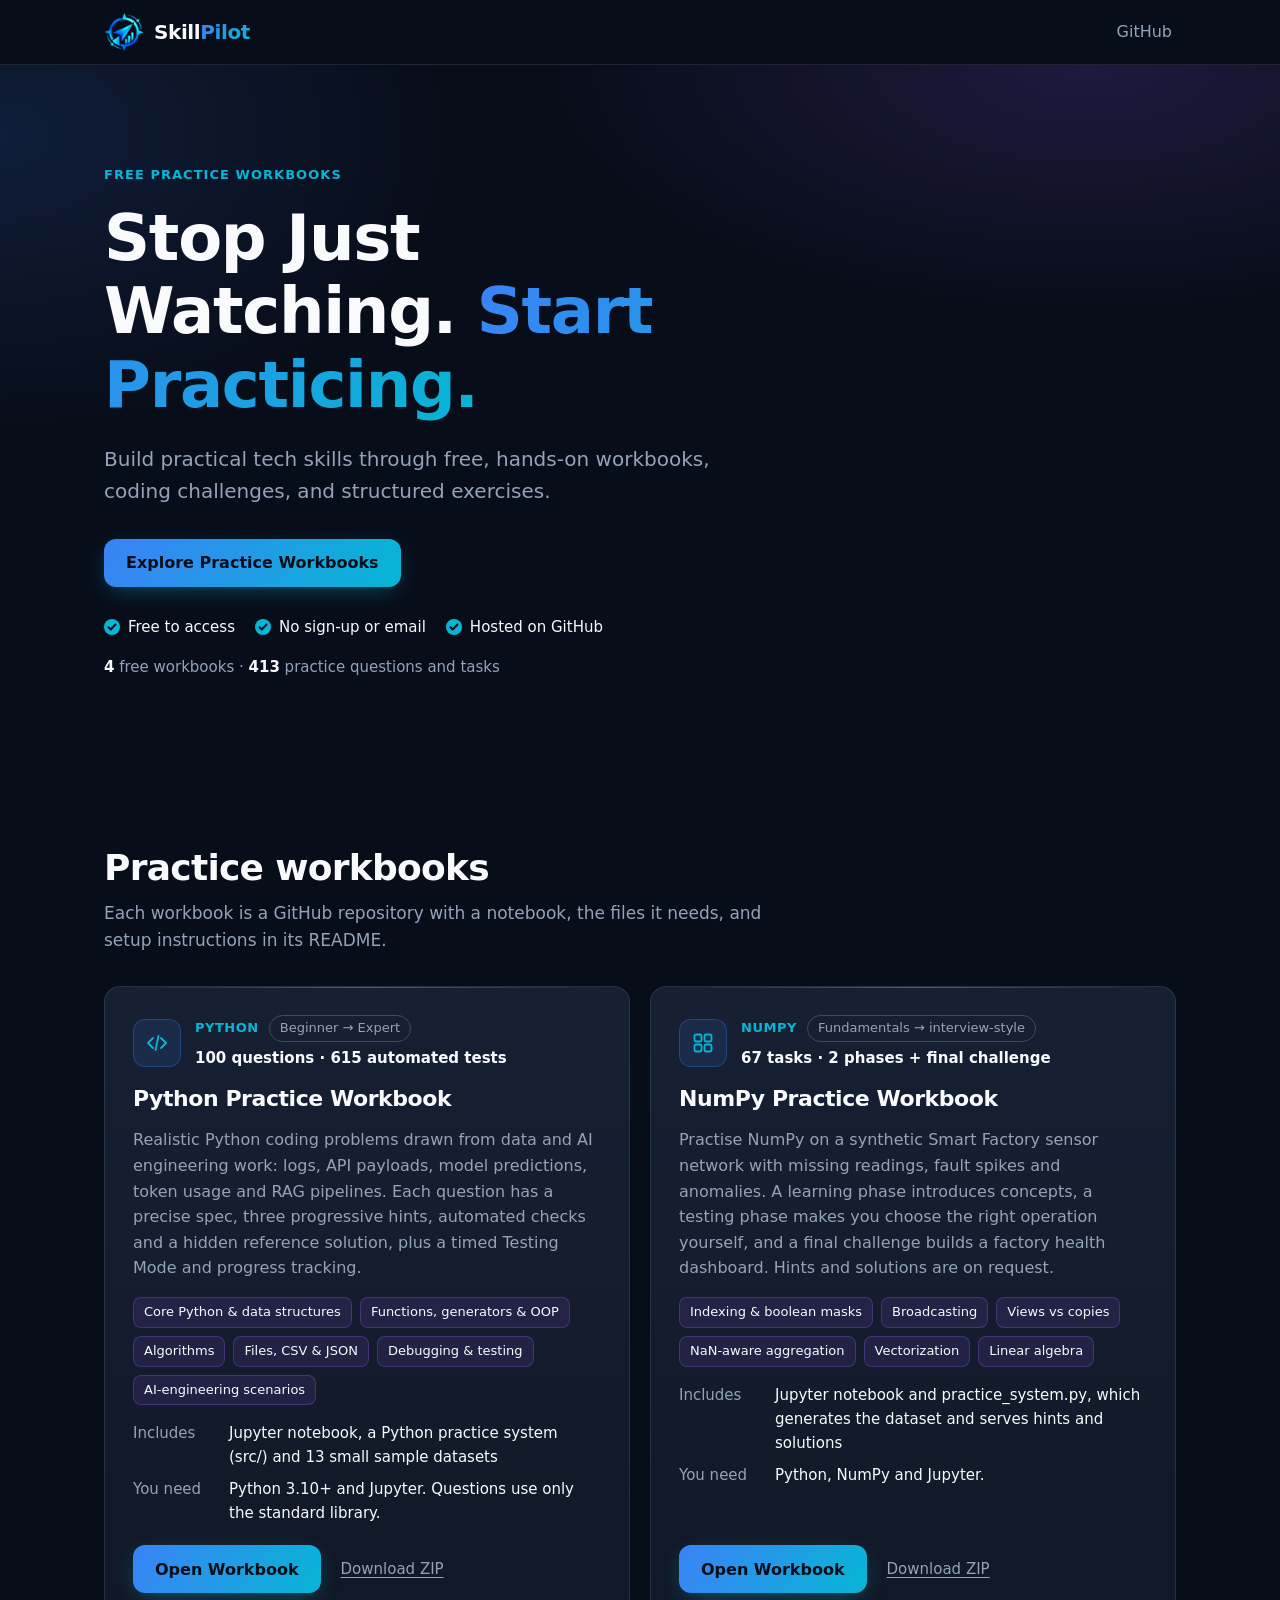
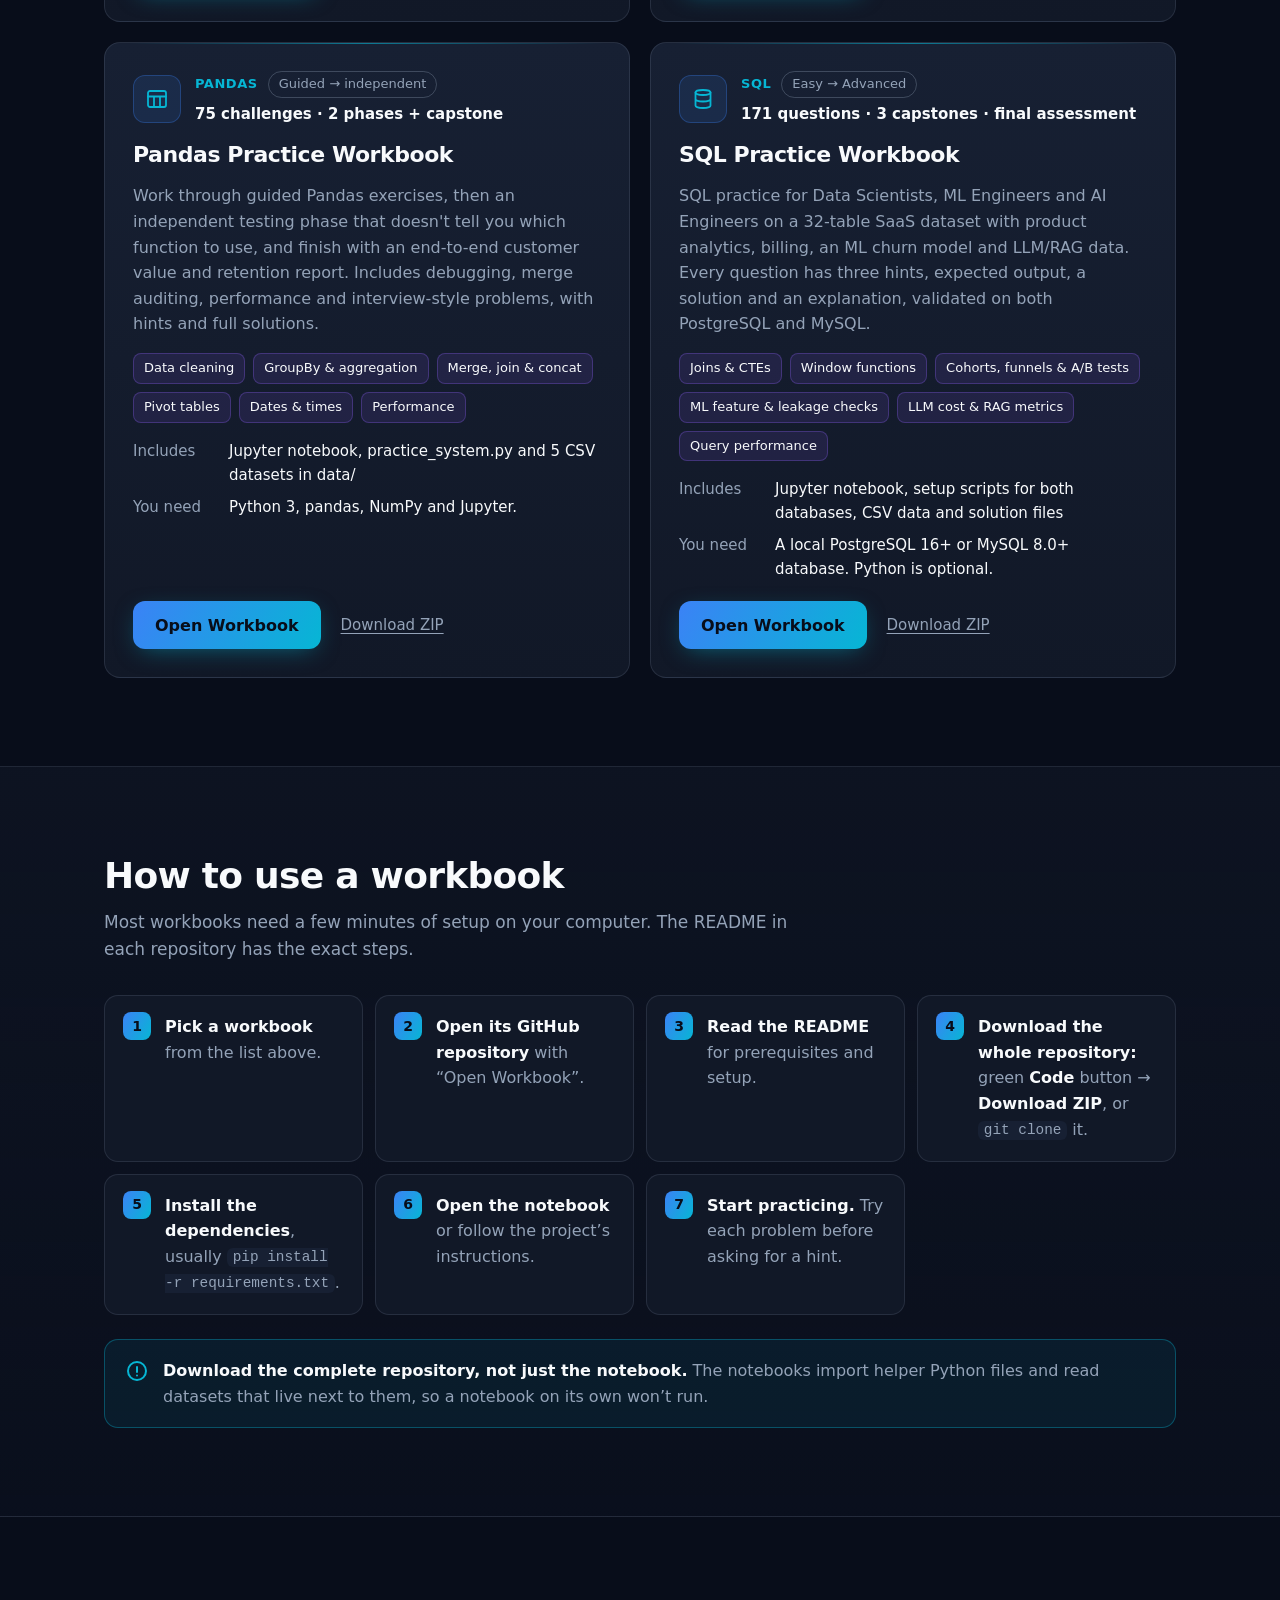
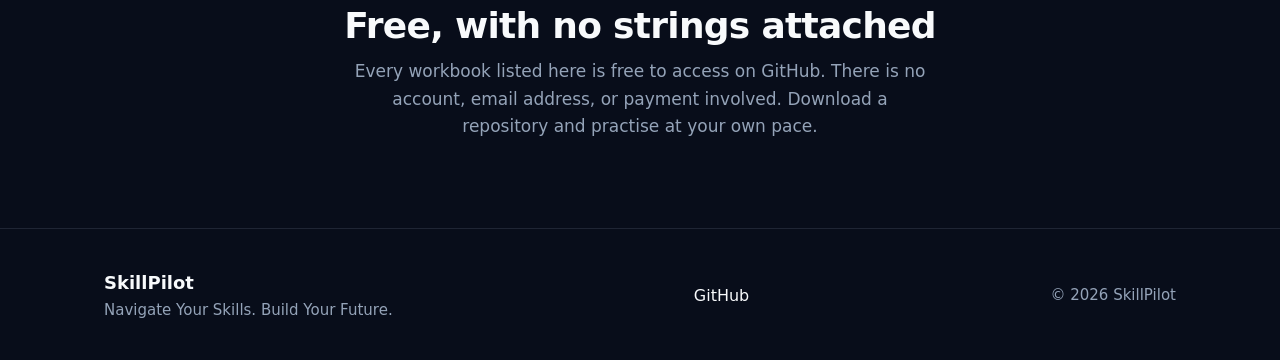
==== index.html @ a883a7b4 "Add SkillPilot logo: header mark, favicon and social preview image" ====
<!doctype html>
<html lang="en">
<head>
  <meta charset="utf-8">
  <meta name="viewport" content="width=device-width, initial-scale=1">
  <title>Free Practice Workbooks | SkillPilot</title>
  <meta name="description" content="Explore free Python, NumPy, Pandas and SQL practice workbooks from SkillPilot. Build practical skills through hands-on coding challenges.">
  <meta name="theme-color" content="#080D1A">
  <meta name="color-scheme" content="dark">
  <link rel="canonical" href="https://vikasthamke.github.io/skillpilot-resources/">
  <meta property="og:type" content="website">
  <meta property="og:site_name" content="SkillPilot">
  <meta property="og:title" content="Free Practice Workbooks | SkillPilot">
  <meta property="og:description" content="Free Python, NumPy, Pandas and SQL practice workbooks. Stop just watching. Start practicing.">
  <meta property="og:url" content="https://vikasthamke.github.io/skillpilot-resources/">
  <meta property="og:image" content="https://vikasthamke.github.io/skillpilot-resources/assets/images/og-image.png">
  <meta property="og:image:width" content="1200">
  <meta property="og:image:height" content="630">
  <meta property="og:image:alt" content="SkillPilot logo">
  <meta name="twitter:card" content="summary_large_image">
  <link rel="icon" type="image/png" href="assets/images/logo-mark-96.png">
  <link rel="apple-touch-icon" href="assets/images/apple-touch-icon.png">
  <link rel="stylesheet" href="assets/css/styles.css">
  <script src="assets/js/main.js" defer></script>
</head>
<body>
  <a class="skip-link" href="#workbooks">Skip to workbooks</a>

  <header class="site-header">
    <div class="container header-inner">
      <a class="brand" href="./" aria-label="SkillPilot home">
        <img class="brand-mark" src="assets/images/logo-mark-96.png" width="40" height="40" alt="">
        <span>Skill<span class="grad">Pilot</span></span>
      </a>
      <a class="header-link" href="https://github.com/vikasthamke" target="_blank" rel="noopener noreferrer" data-github-link>GitHub</a>
    </div>
  </header>

  <main>
    <section class="hero" aria-labelledby="hero-title">
      <div class="container">
        <p class="eyebrow">Free practice workbooks</p>
        <h1 id="hero-title">Stop Just Watching. <span class="grad">Start Practicing.</span></h1>
        <p class="lede">Build practical tech skills through free, hands-on workbooks, coding challenges, and structured exercises.</p>
        <div class="hero-actions">
          <a class="btn btn-primary" href="#workbooks">Explore Practice Workbooks</a>
          <a class="btn btn-ghost" href="#" target="_blank" rel="noopener noreferrer" data-youtube-link hidden>Explore SkillPilot on YouTube</a>
        </div>
        <ul class="free-points" aria-label="Access">
          <li>Free to access</li>
          <li>No sign-up or email</li>
          <li>Hosted on GitHub</li>
        </ul>
        <p class="hero-stats" data-stats aria-live="polite"></p>
      </div>
    </section>

    <section id="workbooks" class="section" aria-labelledby="workbooks-title" tabindex="-1">
      <div class="container">
        <div class="section-head">
          <h2 id="workbooks-title">Practice workbooks</h2>
          <p>Each workbook is a GitHub repository with a notebook, the files it needs, and setup instructions in its README.</p>
        </div>

        <div class="controls" data-controls hidden>
          <label class="search">
            <span class="visually-hidden">Search workbooks</span>
            <svg viewBox="0 0 24 24" aria-hidden="true"><circle cx="11" cy="11" r="7"/><path d="m20 20-3.5-3.5"/></svg>
            <input type="search" placeholder="Search by topic or skill" autocomplete="off" data-search>
          </label>
          <div class="chips" role="group" aria-label="Filter by subject" data-chips></div>
        </div>

        <div data-directory>
          <p class="loading">Loading workbooks…</p>
        </div>
        <p class="empty" data-empty role="status" hidden>No workbooks match that search. Try a broader term like “data” or clear the filter.</p>

        <noscript>
          <p class="notice">The workbook list needs JavaScript. You can browse every workbook directly on
            <a href="https://github.com/vikasthamke?tab=repositories">GitHub</a>.</p>
        </noscript>
      </div>
    </section>

    <section class="section section-alt" aria-labelledby="howto-title">
      <div class="container">
        <div class="section-head">
          <h2 id="howto-title">How to use a workbook</h2>
          <p>Most workbooks need a few minutes of setup on your computer. The README in each repository has the exact steps.</p>
        </div>
        <ol class="steps">
          <li><strong>Pick a workbook</strong> from the list above.</li>
          <li><strong>Open its GitHub repository</strong> with “Open Workbook”.</li>
          <li><strong>Read the README</strong> for prerequisites and setup.</li>
          <li><strong>Download the whole repository:</strong> green <em>Code</em> button → <em>Download ZIP</em>, or <code>git clone</code> it.</li>
          <li><strong>Install the dependencies</strong>, usually <code>pip install -r requirements.txt</code>.</li>
          <li><strong>Open the notebook</strong> or follow the project’s instructions.</li>
          <li><strong>Start practicing.</strong> Try each problem before asking for a hint.</li>
        </ol>
        <div class="callout">
          <svg viewBox="0 0 24 24" aria-hidden="true"><circle cx="12" cy="12" r="9"/><path d="M12 8v5M12 16.5v.01"/></svg>
          <p><strong>Download the complete repository, not just the notebook.</strong> The notebooks import helper Python files and read datasets that live next to them, so a notebook on its own won’t run.</p>
        </div>
      </div>
    </section>

    <section class="section" aria-labelledby="free-title">
      <div class="container narrow center">
        <h2 id="free-title">Free, with no strings attached</h2>
        <p>Every workbook listed here is free to access on GitHub. There is no account, email address, or payment involved. Download a repository and practise at your own pace.</p>
      </div>
    </section>

    <section class="section section-alt" aria-labelledby="yt-title" data-youtube-section hidden>
      <div class="container yt">
        <div>
          <h2 id="yt-title">Learn how to practise, not just what to practise</h2>
          <p>SkillPilot on YouTube covers learning guidance, practice strategies, tutorials and project resources that go with these workbooks.</p>
        </div>
        <a class="btn btn-primary" href="#" target="_blank" rel="noopener noreferrer" data-youtube-link>Explore SkillPilot on YouTube</a>
      </div>
    </section>
  </main>

  <footer class="site-footer">
    <div class="container footer-inner">
      <div>
        <p class="footer-brand">SkillPilot</p>
        <p class="tagline">Navigate Your Skills. Build Your Future.</p>
      </div>
      <nav aria-label="SkillPilot elsewhere">
        <ul class="footer-links">
          <li><a href="https://github.com/vikasthamke" target="_blank" rel="noopener noreferrer" data-github-link>GitHub</a></li>
          <li data-youtube-item hidden><a href="#" target="_blank" rel="noopener noreferrer" data-youtube-link>YouTube</a></li>
        </ul>
      </nav>
      <p class="copyright">© <span data-year>2026</span> SkillPilot</p>
    </div>
  </footer>
</body>
</html>
---- assets/css/styles.css ----
:root {
  --navy: #080D1A;
  --slate: #111827;
  --slate-2: #172033;
  --blue: #3B82F6;
  --cyan: #06B6D4;
  --violet: #8B5CF6;
  --text: #F8FAFC;
  --muted: #94A3B8;
  --border: rgba(148, 163, 184, 0.16);
  --border-strong: rgba(148, 163, 184, 0.32);
  --grad: linear-gradient(120deg, var(--blue), var(--cyan));
  --radius: 16px;
  --font: system-ui, -apple-system, "Segoe UI", Roboto, "Helvetica Neue", Arial, sans-serif;
  --mono: ui-monospace, SFMono-Regular, Menlo, Consolas, monospace;
  color-scheme: dark;
}

*, *::before, *::after { box-sizing: border-box; }
[hidden] { display: none !important; }

html { scroll-behavior: smooth; -webkit-text-size-adjust: 100%; }
body {
  margin: 0;
  background: var(--navy);
  color: var(--text);
  font: 400 1rem/1.6 var(--font);
  -webkit-font-smoothing: antialiased;
  overflow-x: hidden;
}
h1, h2, h3 { line-height: 1.15; margin: 0; letter-spacing: -0.02em; }
p { margin: 0; }
a { color: var(--cyan); }
code { font-family: var(--mono); font-size: 0.9em; background: var(--slate-2); padding: 0.1em 0.4em; border-radius: 6px; }
svg { flex-shrink: 0; }

:focus-visible { outline: 3px solid var(--cyan); outline-offset: 3px; border-radius: 8px; }

.container { width: 100%; max-width: 1120px; margin: 0 auto; padding: 0 16px; }
@media (min-width: 640px) { .container { padding: 0 24px; } }
.narrow { max-width: 720px; }
.center { text-align: center; }

.visually-hidden {
  position: absolute; width: 1px; height: 1px; padding: 0; margin: -1px;
  overflow: hidden; clip: rect(0 0 0 0); white-space: nowrap; border: 0;
}
.skip-link {
  position: absolute; left: 16px; top: -48px; z-index: 10;
  background: var(--text); color: var(--navy); padding: 10px 16px; border-radius: 8px; font-weight: 600;
}
.skip-link:focus { top: 12px; }

/* Header */
.site-header { border-bottom: 1px solid var(--border); }
.header-inner { display: flex; align-items: center; justify-content: space-between; height: 64px; }
.brand { display: inline-flex; align-items: center; gap: 10px; color: var(--text); text-decoration: none; font-weight: 800; font-size: 1.25rem; letter-spacing: -0.02em; }
.brand-mark { width: 40px; height: 40px; }
.header-link { color: var(--muted); text-decoration: none; font-weight: 500; padding: 10px 4px; }
.header-link:hover { color: var(--text); }

/* Hero */
.hero {
  padding: 56px 0 48px;
  background:
    radial-gradient(60% 50% at 85% 0%, rgba(139, 92, 246, 0.16), transparent 70%),
    radial-gradient(50% 60% at 0% 10%, rgba(59, 130, 246, 0.14), transparent 70%);
}
@media (min-width: 768px) { .hero { padding: 96px 0 80px; } }
.eyebrow {
  display: inline-block; color: var(--cyan); font-size: 0.8125rem; font-weight: 600;
  letter-spacing: 0.08em; text-transform: uppercase; margin-bottom: 16px;
}
.hero h1 { font-size: clamp(2.25rem, 8vw, 4rem); font-weight: 800; max-width: 14ch; }
.grad { background: var(--grad); -webkit-background-clip: text; background-clip: text; color: transparent; }
.lede { color: var(--muted); font-size: clamp(1.0625rem, 2.6vw, 1.25rem); max-width: 40rem; margin-top: 20px; }
.hero-actions { display: flex; flex-wrap: wrap; gap: 12px; margin-top: 32px; }
.free-points { list-style: none; padding: 0; margin: 28px 0 0; display: flex; flex-wrap: wrap; gap: 8px 20px; color: var(--text); font-size: 0.9375rem; }
.free-points li { display: inline-flex; align-items: center; gap: 8px; }
.free-points li::before {
  content: ""; width: 16px; height: 16px; border-radius: 50%;
  background: var(--cyan) url("data:image/svg+xml,%3Csvg xmlns='http://www.w3.org/2000/svg' viewBox='0 0 16 16'%3E%3Cpath d='m4.5 8.2 2.3 2.3 4.7-5' fill='none' stroke='%23080D1A' stroke-width='2' stroke-linecap='round' stroke-linejoin='round'/%3E%3C/svg%3E") center/16px no-repeat;
}
.hero-stats { color: var(--muted); font-size: 0.9375rem; margin-top: 16px; min-height: 1.6em; }
.hero-stats strong { color: var(--text); }

/* Buttons */
.btn {
  display: inline-flex; align-items: center; justify-content: center; gap: 8px;
  min-height: 48px; padding: 12px 22px; border-radius: 12px;
  font: 600 1rem/1.2 var(--font); text-decoration: none; text-align: center;
  transition: transform 0.15s ease, box-shadow 0.15s ease, background-color 0.15s ease, border-color 0.15s ease;
}
.btn-primary { background: var(--grad); color: var(--navy); box-shadow: 0 6px 24px -8px rgba(6, 182, 212, 0.55); }
.btn-primary:hover { transform: translateY(-1px); box-shadow: 0 10px 28px -8px rgba(6, 182, 212, 0.7); }
.btn-ghost { color: var(--text); border: 1px solid var(--border-strong); background: rgba(17, 24, 39, 0.6); }
.btn-ghost:hover { border-color: var(--cyan); }
@media (max-width: 479px) { .hero-actions .btn { width: 100%; } }

/* Sections */
.section { padding: 64px 0; }
@media (min-width: 768px) { .section { padding: 88px 0; } }
.section:focus { outline: none; }
.section-alt { background: linear-gradient(180deg, rgba(17, 24, 39, 0.55), rgba(17, 24, 39, 0.2)); border-top: 1px solid var(--border); border-bottom: 1px solid var(--border); }
.section-head { margin-bottom: 32px; max-width: 44rem; }
.section-head h2, .section h2 { font-size: clamp(1.625rem, 4.5vw, 2.25rem); font-weight: 750; }
.section-head p, .center p { color: var(--muted); margin-top: 12px; font-size: 1.0625rem; }
.center p { margin-left: auto; margin-right: auto; max-width: 36rem; }

/* Controls */
.controls { display: grid; gap: 14px; margin-bottom: 28px; }
.search { position: relative; display: block; max-width: 420px; }
.search svg { position: absolute; left: 14px; top: 50%; width: 20px; height: 20px; transform: translateY(-50%); fill: none; stroke: var(--muted); stroke-width: 2; stroke-linecap: round; }
.search input {
  width: 100%; min-height: 48px; padding: 12px 14px 12px 44px; border-radius: 12px;
  border: 1px solid var(--border-strong); background: var(--slate); color: var(--text); font: inherit;
}
.search input::placeholder { color: var(--muted); opacity: 1; }
.search input:focus-visible { outline-offset: 0; border-color: var(--cyan); }
.chips { display: flex; flex-wrap: wrap; gap: 8px; }
.chip {
  min-height: 40px; padding: 8px 16px; border-radius: 999px; cursor: pointer;
  border: 1px solid var(--border-strong); background: transparent; color: var(--muted); font: 500 0.9375rem/1 var(--font);
}
.chip:hover { color: var(--text); border-color: var(--muted); }
.chip[aria-pressed="true"] { background: var(--text); border-color: var(--text); color: var(--navy); }

/* Directory */
.category + .category { margin-top: 48px; }
.category-title { display: flex; align-items: center; gap: 12px; font-size: 0.8125rem; font-weight: 600; letter-spacing: 0.08em; text-transform: uppercase; color: var(--muted); margin-bottom: 16px; }
.category-title::after { content: ""; flex: 1; height: 1px; background: var(--border); }
.grid { display: grid; gap: 20px; grid-template-columns: minmax(0, 1fr); list-style: none; padding: 0; margin: 0; }
@media (min-width: 800px) { .grid { grid-template-columns: repeat(2, minmax(0, 1fr)); } }

.card {
  position: relative; display: flex; flex-direction: column; gap: 16px;
  padding: 24px; border-radius: var(--radius);
  background: linear-gradient(180deg, var(--slate-2), var(--slate));
  border: 1px solid var(--border);
  transition: border-color 0.2s ease, transform 0.2s ease;
}
.card::before {
  content: ""; position: absolute; inset: 0 24px auto; height: 1px;
  background: linear-gradient(90deg, transparent, rgba(6, 182, 212, 0.6), transparent);
}
.card:hover { border-color: var(--border-strong); transform: translateY(-2px); }
@media (min-width: 640px) { .card { padding: 28px; } }

.card-top { display: flex; align-items: center; gap: 14px; }
.icon {
  display: grid; place-items: center; width: 48px; height: 48px; border-radius: 12px;
  background: rgba(59, 130, 246, 0.12); border: 1px solid rgba(59, 130, 246, 0.3); color: var(--cyan);
}
.icon svg { width: 24px; height: 24px; fill: none; stroke: currentColor; stroke-width: 1.8; stroke-linecap: round; stroke-linejoin: round; }
.card-meta { display: flex; flex-wrap: wrap; gap: 6px 10px; align-items: center; font-size: 0.8125rem; }
.badge { color: var(--cyan); font-weight: 600; letter-spacing: 0.04em; text-transform: uppercase; }
.level { color: var(--muted); border: 1px solid var(--border-strong); padding: 2px 10px; border-radius: 999px; }
.card h3, .card h4 { font-size: 1.375rem; font-weight: 700; }
.count { color: var(--text); font-weight: 600; font-size: 0.9375rem; margin-top: 4px; }
.desc { color: var(--muted); }
.skills { display: flex; flex-wrap: wrap; gap: 8px; list-style: none; padding: 0; margin: 0; }
.skills li { font-size: 0.8125rem; color: var(--text); background: rgba(139, 92, 246, 0.12); border: 1px solid rgba(139, 92, 246, 0.3); padding: 4px 10px; border-radius: 8px; }
.facts { display: grid; gap: 8px; margin: 0; font-size: 0.9375rem; }
.facts div { display: grid; grid-template-columns: 5.5rem minmax(0, 1fr); gap: 8px; }
.facts dt { color: var(--muted); }
.facts dd { margin: 0; }
.card-actions { display: flex; flex-wrap: wrap; align-items: center; gap: 12px 20px; margin-top: auto; padding-top: 4px; }
.card-actions .btn { flex: 1 1 auto; }
@media (min-width: 480px) { .card-actions .btn { flex: 0 0 auto; } }
.text-link { color: var(--muted); font-weight: 500; font-size: 0.9375rem; padding: 12px 0; text-underline-offset: 3px; }
.text-link:hover { color: var(--text); }

.loading, .empty, .notice { color: var(--muted); padding: 24px; border: 1px dashed var(--border-strong); border-radius: var(--radius); text-align: center; }

/* How-to */
.steps { counter-reset: step; list-style: none; padding: 0; margin: 0; display: grid; gap: 12px; grid-template-columns: minmax(0, 1fr); }
@media (min-width: 720px) { .steps { grid-template-columns: repeat(2, minmax(0, 1fr)); } }
@media (min-width: 1040px) { .steps { grid-template-columns: repeat(4, minmax(0, 1fr)); } }
.steps li {
  counter-increment: step; position: relative; padding: 18px 18px 18px 60px;
  background: var(--slate); border: 1px solid var(--border); border-radius: 14px; color: var(--muted);
}
.steps li::before {
  content: counter(step); position: absolute; left: 18px; top: 16px;
  width: 28px; height: 28px; border-radius: 8px; display: grid; place-items: center;
  background: var(--grad); color: var(--navy); font-weight: 700; font-size: 0.875rem;
}
.steps strong { color: var(--text); }
.steps em { color: var(--text); font-style: normal; font-weight: 600; }
.callout {
  display: flex; gap: 14px; align-items: flex-start; margin-top: 24px; padding: 18px 20px;
  border-radius: 14px; border: 1px solid rgba(6, 182, 212, 0.35); background: rgba(6, 182, 212, 0.08);
}
.callout svg { width: 24px; height: 24px; fill: none; stroke: var(--cyan); stroke-width: 2; stroke-linecap: round; margin-top: 1px; }
.callout p { color: var(--muted); }
.callout strong { color: var(--text); }

/* YouTube */
.yt { display: flex; flex-direction: column; gap: 24px; align-items: flex-start; }
.yt p { color: var(--muted); margin-top: 12px; max-width: 38rem; font-size: 1.0625rem; }
@media (min-width: 800px) { .yt { flex-direction: row; align-items: center; justify-content: space-between; } }

/* Footer */
.site-footer { border-top: 1px solid var(--border); padding: 40px 0; }
.footer-inner { display: flex; flex-wrap: wrap; gap: 20px 40px; align-items: center; justify-content: space-between; }
.footer-brand { font-weight: 700; font-size: 1.125rem; }
.tagline, .copyright { color: var(--muted); font-size: 0.9375rem; }
.footer-links { list-style: none; display: flex; gap: 8px 24px; padding: 0; margin: 0; }
.footer-links a { color: var(--text); text-decoration: none; display: inline-block; padding: 10px 0; }
.footer-links a:hover { color: var(--cyan); }

@media (prefers-reduced-motion: reduce) {
  html { scroll-behavior: auto; }
  *, *::before, *::after { transition: none !important; animation: none !important; }
  .card:hover, .btn-primary:hover { transform: none; }
}
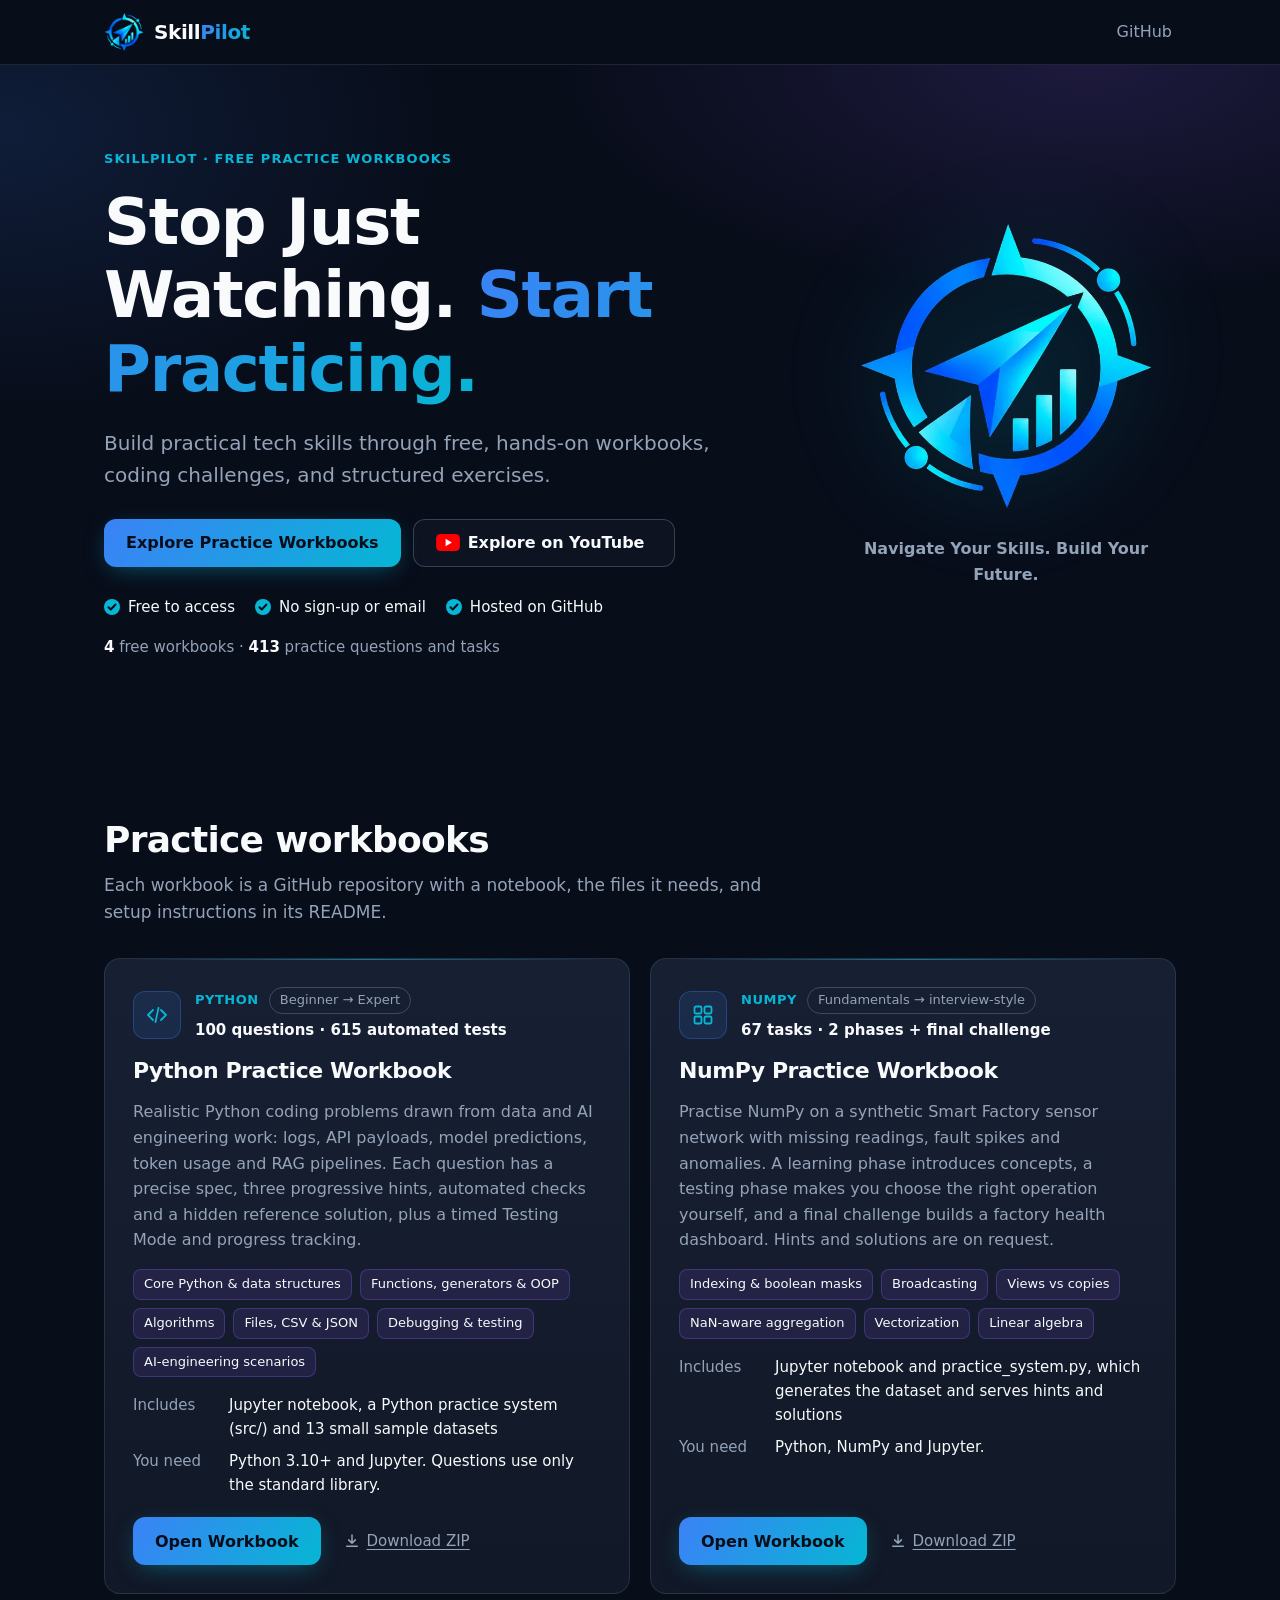
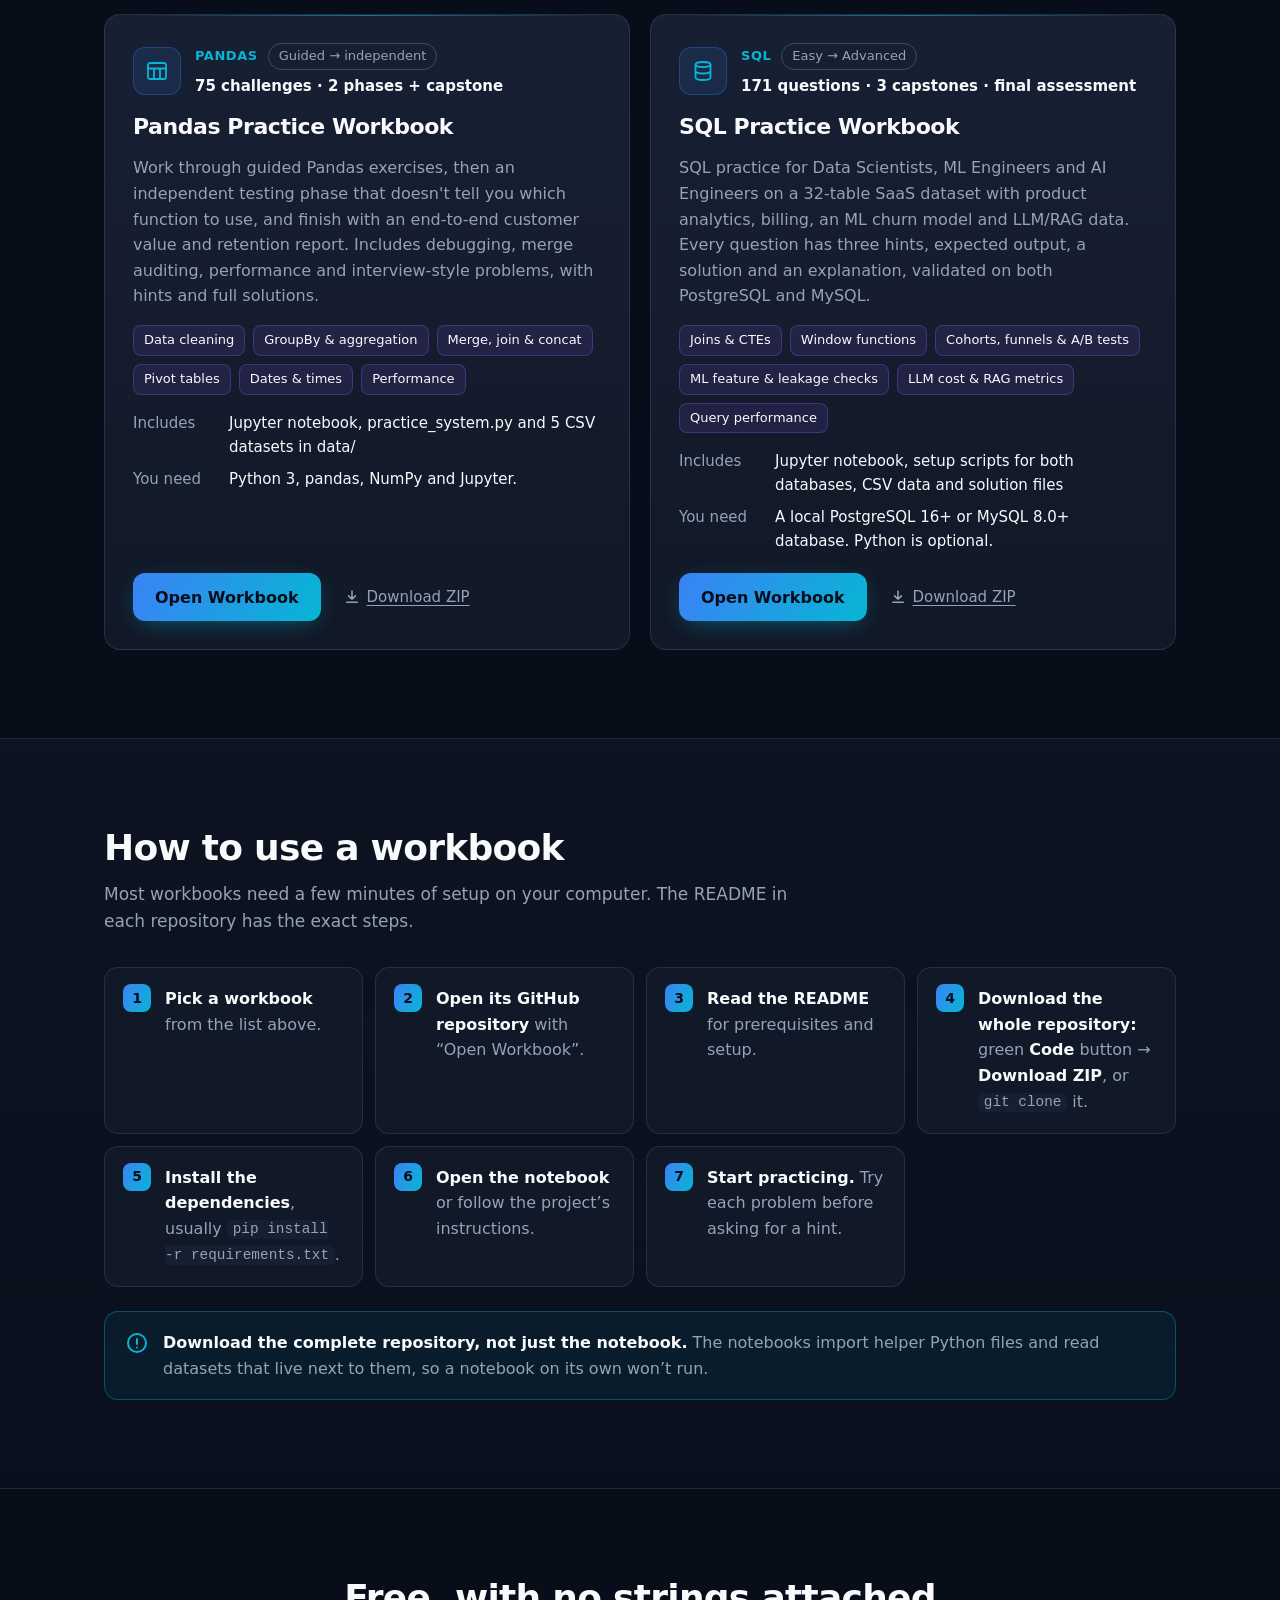
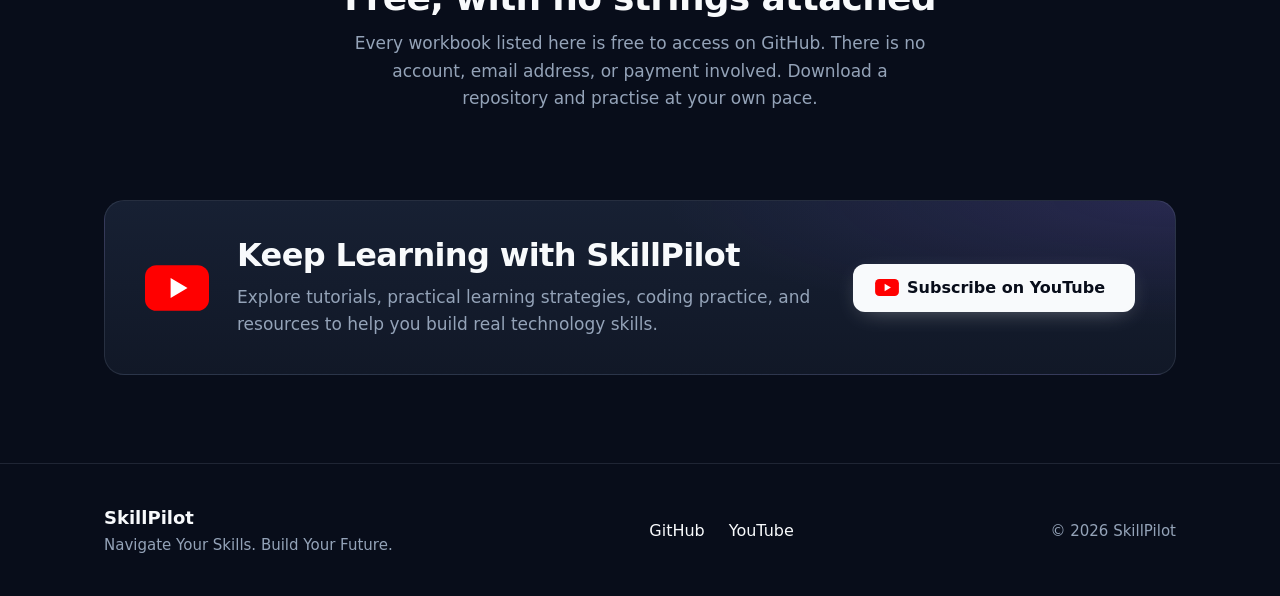
==== commit 2ff979da: "Hero with tagline emblem and YouTube CTA, YouTube section, mobile polish - Hero: brand eyebrow, Expl" ====
--- a/index.html
+++ b/index.html
@@ -38,20 +38,29 @@
 
   <main>
     <section class="hero" aria-labelledby="hero-title">
-      <div class="container">
-        <p class="eyebrow">Free practice workbooks</p>
-        <h1 id="hero-title">Stop Just Watching. <span class="grad">Start Practicing.</span></h1>
-        <p class="lede">Build practical tech skills through free, hands-on workbooks, coding challenges, and structured exercises.</p>
-        <div class="hero-actions">
-          <a class="btn btn-primary" href="#workbooks">Explore Practice Workbooks</a>
-          <a class="btn btn-ghost" href="#" target="_blank" rel="noopener noreferrer" data-youtube-link hidden>Explore SkillPilot on YouTube</a>
+      <div class="container hero-grid">
+        <div class="hero-copy">
+          <p class="eyebrow">SkillPilot · Free practice workbooks</p>
+          <h1 id="hero-title">Stop Just Watching. <span class="grad">Start Practicing.</span></h1>
+          <p class="lede">Build practical tech skills through free, hands-on workbooks, coding challenges, and structured exercises.</p>
+          <div class="hero-actions">
+            <a class="btn btn-primary" href="#workbooks">Explore Practice Workbooks</a>
+            <a class="btn btn-ghost" href="#" target="_blank" rel="noopener noreferrer" data-youtube-link hidden>
+              <svg class="yt-icon" viewBox="0 0 28 20" aria-hidden="true"><rect width="28" height="20" rx="5" fill="#FF0000"/><path d="M11.2 5.6v8.8l7.4-4.4z" fill="#fff"/></svg>
+              Explore on YouTube<span class="visually-hidden"> (opens in a new tab)</span>
+            </a>
+          </div>
+          <ul class="free-points" aria-label="Access">
+            <li>Free to access</li>
+            <li>No sign-up or email</li>
+            <li>Hosted on GitHub</li>
+          </ul>
+          <p class="hero-stats" data-stats aria-live="polite"></p>
         </div>
-        <ul class="free-points" aria-label="Access">
-          <li>Free to access</li>
-          <li>No sign-up or email</li>
-          <li>Hosted on GitHub</li>
-        </ul>
-        <p class="hero-stats" data-stats aria-live="polite"></p>
+        <div class="hero-visual">
+          <div class="hero-emblem" aria-hidden="true"></div>
+          <p class="hero-tagline">Navigate Your Skills. Build Your Future.</p>
+        </div>
       </div>
     </section>
 
@@ -112,13 +121,19 @@
       </div>
     </section>
 
-    <section class="section section-alt" aria-labelledby="yt-title" data-youtube-section hidden>
-      <div class="container yt">
-        <div>
-          <h2 id="yt-title">Learn how to practise, not just what to practise</h2>
-          <p>SkillPilot on YouTube covers learning guidance, practice strategies, tutorials and project resources that go with these workbooks.</p>
+    <section class="section section-yt" aria-labelledby="yt-title" data-youtube-section hidden>
+      <div class="container">
+        <div class="yt-panel">
+          <svg class="yt-badge" viewBox="0 0 28 20" aria-hidden="true"><rect width="28" height="20" rx="5" fill="#FF0000"/><path d="M11.2 5.6v8.8l7.4-4.4z" fill="#fff"/></svg>
+          <div class="yt-copy">
+            <h2 id="yt-title">Keep Learning with SkillPilot</h2>
+            <p>Explore tutorials, practical learning strategies, coding practice, and resources to help you build real technology skills.</p>
+          </div>
+          <a class="btn btn-light" href="#" target="_blank" rel="noopener noreferrer" data-youtube-link>
+            <svg class="yt-icon" viewBox="0 0 28 20" aria-hidden="true"><rect width="28" height="20" rx="5" fill="#FF0000"/><path d="M11.2 5.6v8.8l7.4-4.4z" fill="#fff"/></svg>
+            Subscribe on YouTube<span class="visually-hidden"> (opens in a new tab)</span>
+          </a>
         </div>
-        <a class="btn btn-primary" href="#" target="_blank" rel="noopener noreferrer" data-youtube-link>Explore SkillPilot on YouTube</a>
       </div>
     </section>
   </main>
--- a/assets/css/styles.css
+++ b/assets/css/styles.css
@@ -54,19 +54,31 @@
 /* Header */
 .site-header { border-bottom: 1px solid var(--border); }
 .header-inner { display: flex; align-items: center; justify-content: space-between; height: 64px; }
-.brand { display: inline-flex; align-items: center; gap: 10px; color: var(--text); text-decoration: none; font-weight: 800; font-size: 1.25rem; letter-spacing: -0.02em; }
+.brand { display: inline-flex; align-items: center; gap: 10px; min-height: 44px; color: var(--text); text-decoration: none; font-weight: 800; font-size: 1.25rem; letter-spacing: -0.02em; }
 .brand-mark { width: 40px; height: 40px; }
 .header-link { color: var(--muted); text-decoration: none; font-weight: 500; padding: 10px 4px; }
 .header-link:hover { color: var(--text); }
 
 /* Hero */
 .hero {
-  padding: 56px 0 48px;
+  padding: 40px 0 44px;
   background:
     radial-gradient(60% 50% at 85% 0%, rgba(139, 92, 246, 0.16), transparent 70%),
     radial-gradient(50% 60% at 0% 10%, rgba(59, 130, 246, 0.14), transparent 70%);
 }
-@media (min-width: 768px) { .hero { padding: 96px 0 80px; } }
+@media (min-width: 768px) { .hero { padding: 80px 0 72px; } }
+.hero-grid { display: grid; gap: 48px; align-items: center; }
+.hero-visual { display: none; }
+@media (min-width: 960px) {
+  .hero-grid { grid-template-columns: minmax(0, 1fr) 340px; }
+  .hero-visual { display: block; text-align: center; }
+}
+.hero-emblem {
+  width: 100%; max-width: 300px; aspect-ratio: 1; margin: 0 auto;
+  background: url("../images/logo-emblem-560.webp") center / contain no-repeat;
+  filter: drop-shadow(0 0 48px rgba(6, 182, 212, 0.22));
+}
+.hero-tagline { color: var(--muted); font-weight: 600; margin-top: 20px; }
 .eyebrow {
   display: inline-block; color: var(--cyan); font-size: 0.8125rem; font-weight: 600;
   letter-spacing: 0.08em; text-transform: uppercase; margin-bottom: 16px;
@@ -74,7 +86,7 @@
 .hero h1 { font-size: clamp(2.25rem, 8vw, 4rem); font-weight: 800; max-width: 14ch; }
 .grad { background: var(--grad); -webkit-background-clip: text; background-clip: text; color: transparent; }
 .lede { color: var(--muted); font-size: clamp(1.0625rem, 2.6vw, 1.25rem); max-width: 40rem; margin-top: 20px; }
-.hero-actions { display: flex; flex-wrap: wrap; gap: 12px; margin-top: 32px; }
+.hero-actions { display: flex; flex-wrap: wrap; gap: 12px; margin-top: 28px; }
 .free-points { list-style: none; padding: 0; margin: 28px 0 0; display: flex; flex-wrap: wrap; gap: 8px 20px; color: var(--text); font-size: 0.9375rem; }
 .free-points li { display: inline-flex; align-items: center; gap: 8px; }
 .free-points li::before {
@@ -95,6 +107,9 @@
 .btn-primary:hover { transform: translateY(-1px); box-shadow: 0 10px 28px -8px rgba(6, 182, 212, 0.7); }
 .btn-ghost { color: var(--text); border: 1px solid var(--border-strong); background: rgba(17, 24, 39, 0.6); }
 .btn-ghost:hover { border-color: var(--cyan); }
+.btn-light { background: var(--text); color: var(--navy); box-shadow: 0 6px 24px -10px rgba(248, 250, 252, 0.45); }
+.btn-light:hover { background: #fff; transform: translateY(-1px); }
+.yt-icon { width: 24px; height: 17px; }
 @media (max-width: 479px) { .hero-actions .btn { width: 100%; } }
 
 /* Sections */
@@ -130,7 +145,7 @@
 .category-title { display: flex; align-items: center; gap: 12px; font-size: 0.8125rem; font-weight: 600; letter-spacing: 0.08em; text-transform: uppercase; color: var(--muted); margin-bottom: 16px; }
 .category-title::after { content: ""; flex: 1; height: 1px; background: var(--border); }
 .grid { display: grid; gap: 20px; grid-template-columns: minmax(0, 1fr); list-style: none; padding: 0; margin: 0; }
-@media (min-width: 800px) { .grid { grid-template-columns: repeat(2, minmax(0, 1fr)); } }
+@media (min-width: 720px) { .grid { grid-template-columns: repeat(2, minmax(0, 1fr)); } }
 
 .card {
   position: relative; display: flex; flex-direction: column; gap: 16px;
@@ -167,7 +182,8 @@
 .card-actions { display: flex; flex-wrap: wrap; align-items: center; gap: 12px 20px; margin-top: auto; padding-top: 4px; }
 .card-actions .btn { flex: 1 1 auto; }
 @media (min-width: 480px) { .card-actions .btn { flex: 0 0 auto; } }
-.text-link { color: var(--muted); font-weight: 500; font-size: 0.9375rem; padding: 12px 0; text-underline-offset: 3px; }
+.text-link { display: inline-flex; align-items: center; gap: 6px; min-height: 48px; padding: 0 2px; color: var(--muted); font-weight: 500; font-size: 0.9375rem; text-underline-offset: 3px; }
+.text-link svg { width: 18px; height: 18px; fill: none; stroke: currentColor; stroke-width: 2; stroke-linecap: round; stroke-linejoin: round; }
 .text-link:hover { color: var(--text); }
 
 .loading, .empty, .notice { color: var(--muted); padding: 24px; border: 1px dashed var(--border-strong); border-radius: var(--radius); text-align: center; }
@@ -196,9 +212,23 @@
 .callout strong { color: var(--text); }
 
 /* YouTube */
-.yt { display: flex; flex-direction: column; gap: 24px; align-items: flex-start; }
-.yt p { color: var(--muted); margin-top: 12px; max-width: 38rem; font-size: 1.0625rem; }
-@media (min-width: 800px) { .yt { flex-direction: row; align-items: center; justify-content: space-between; } }
+.section-yt { padding-top: 0; }
+.yt-panel {
+  display: grid; gap: 20px; justify-items: start; padding: 28px 22px; border-radius: 20px;
+  border: 1px solid var(--border);
+  background:
+    radial-gradient(80% 120% at 100% 0%, rgba(139, 92, 246, 0.14), transparent 60%),
+    linear-gradient(180deg, var(--slate-2), var(--slate));
+}
+.yt-badge { width: 48px; height: 34px; }
+.yt-copy h2 { font-size: clamp(1.5rem, 4.5vw, 2rem); }
+.yt-copy p { color: var(--muted); margin-top: 10px; max-width: 36rem; font-size: 1.0625rem; }
+.yt-panel .btn { width: 100%; }
+@media (min-width: 640px) { .yt-panel .btn { width: auto; } }
+@media (min-width: 860px) {
+  .yt-panel { grid-template-columns: auto minmax(0, 1fr) auto; align-items: center; gap: 28px; padding: 36px 40px; }
+  .yt-badge { width: 64px; height: 46px; }
+}
 
 /* Footer */
 .site-footer { border-top: 1px solid var(--border); padding: 40px 0; }
@@ -212,5 +242,5 @@
 @media (prefers-reduced-motion: reduce) {
   html { scroll-behavior: auto; }
   *, *::before, *::after { transition: none !important; animation: none !important; }
-  .card:hover, .btn-primary:hover { transform: none; }
-}
+  .card:hover, .btn-primary:hover, .btn-light:hover { transform: none; }
+}
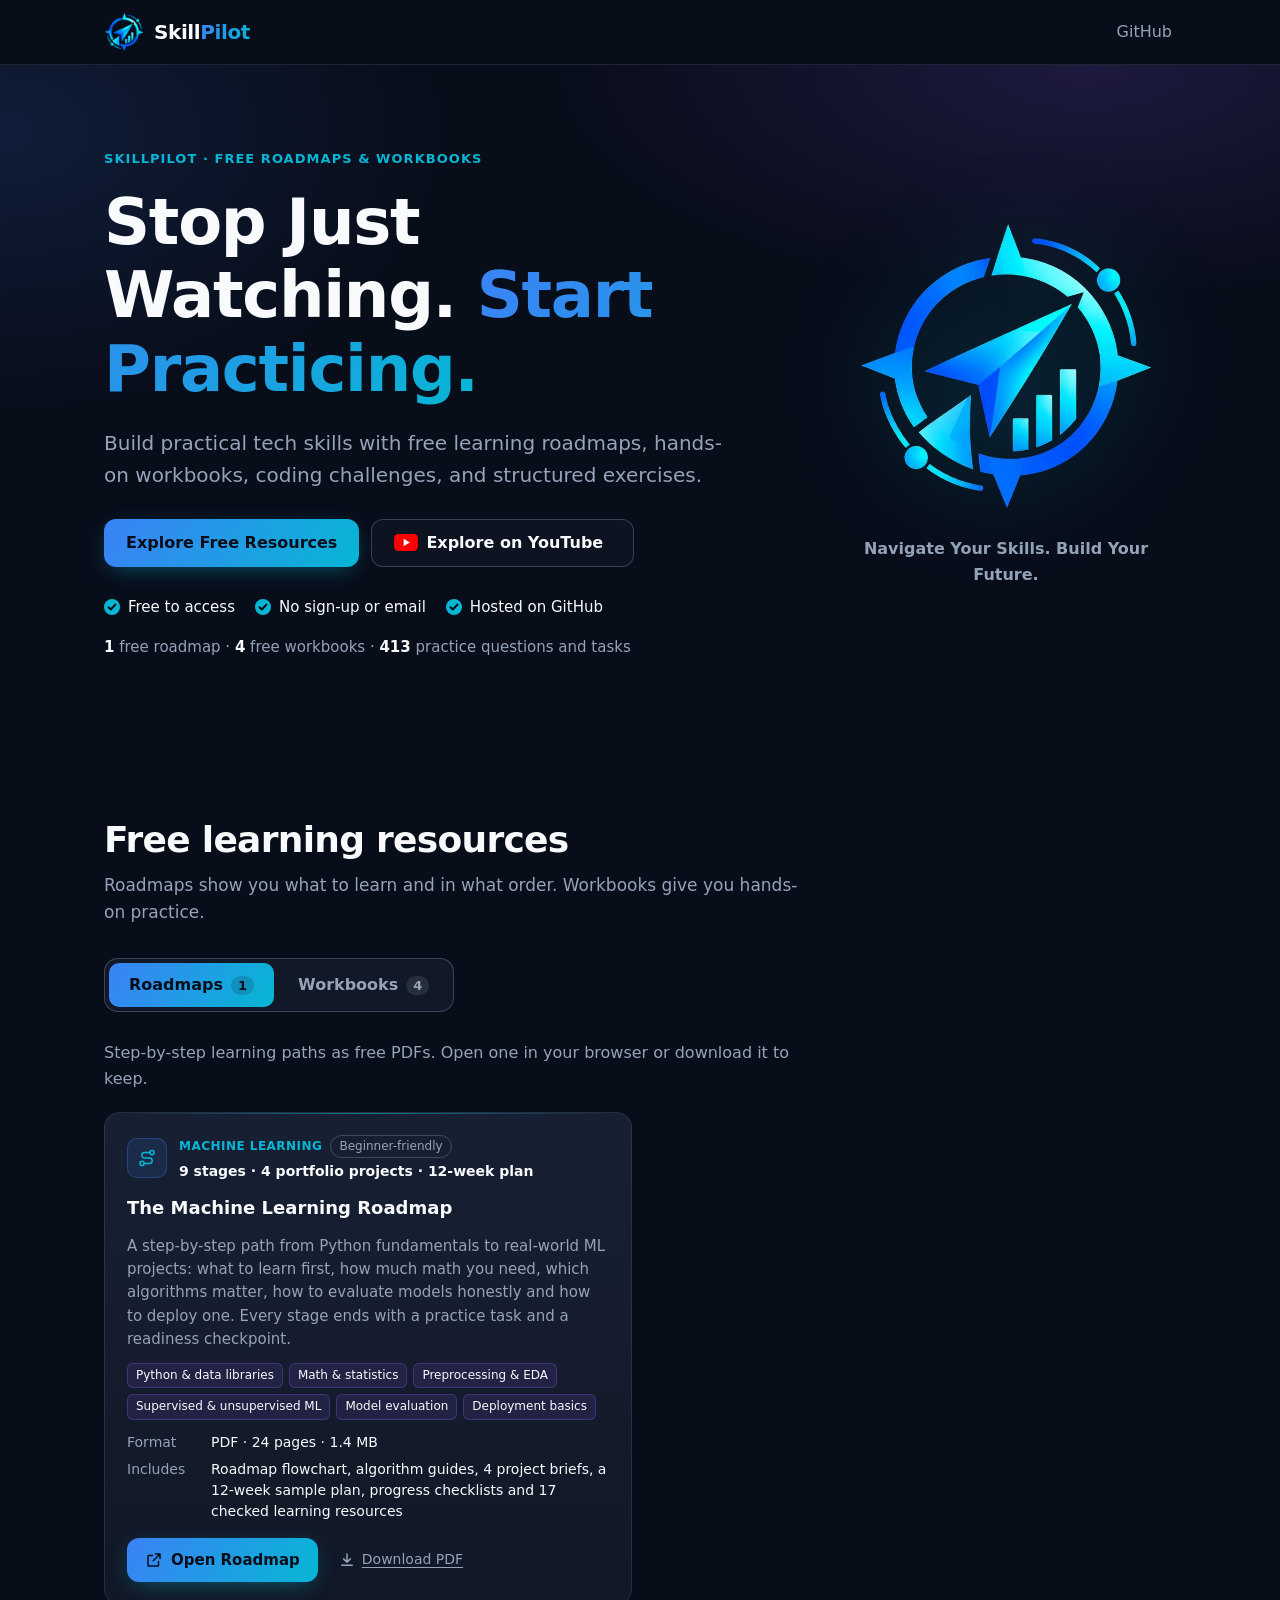
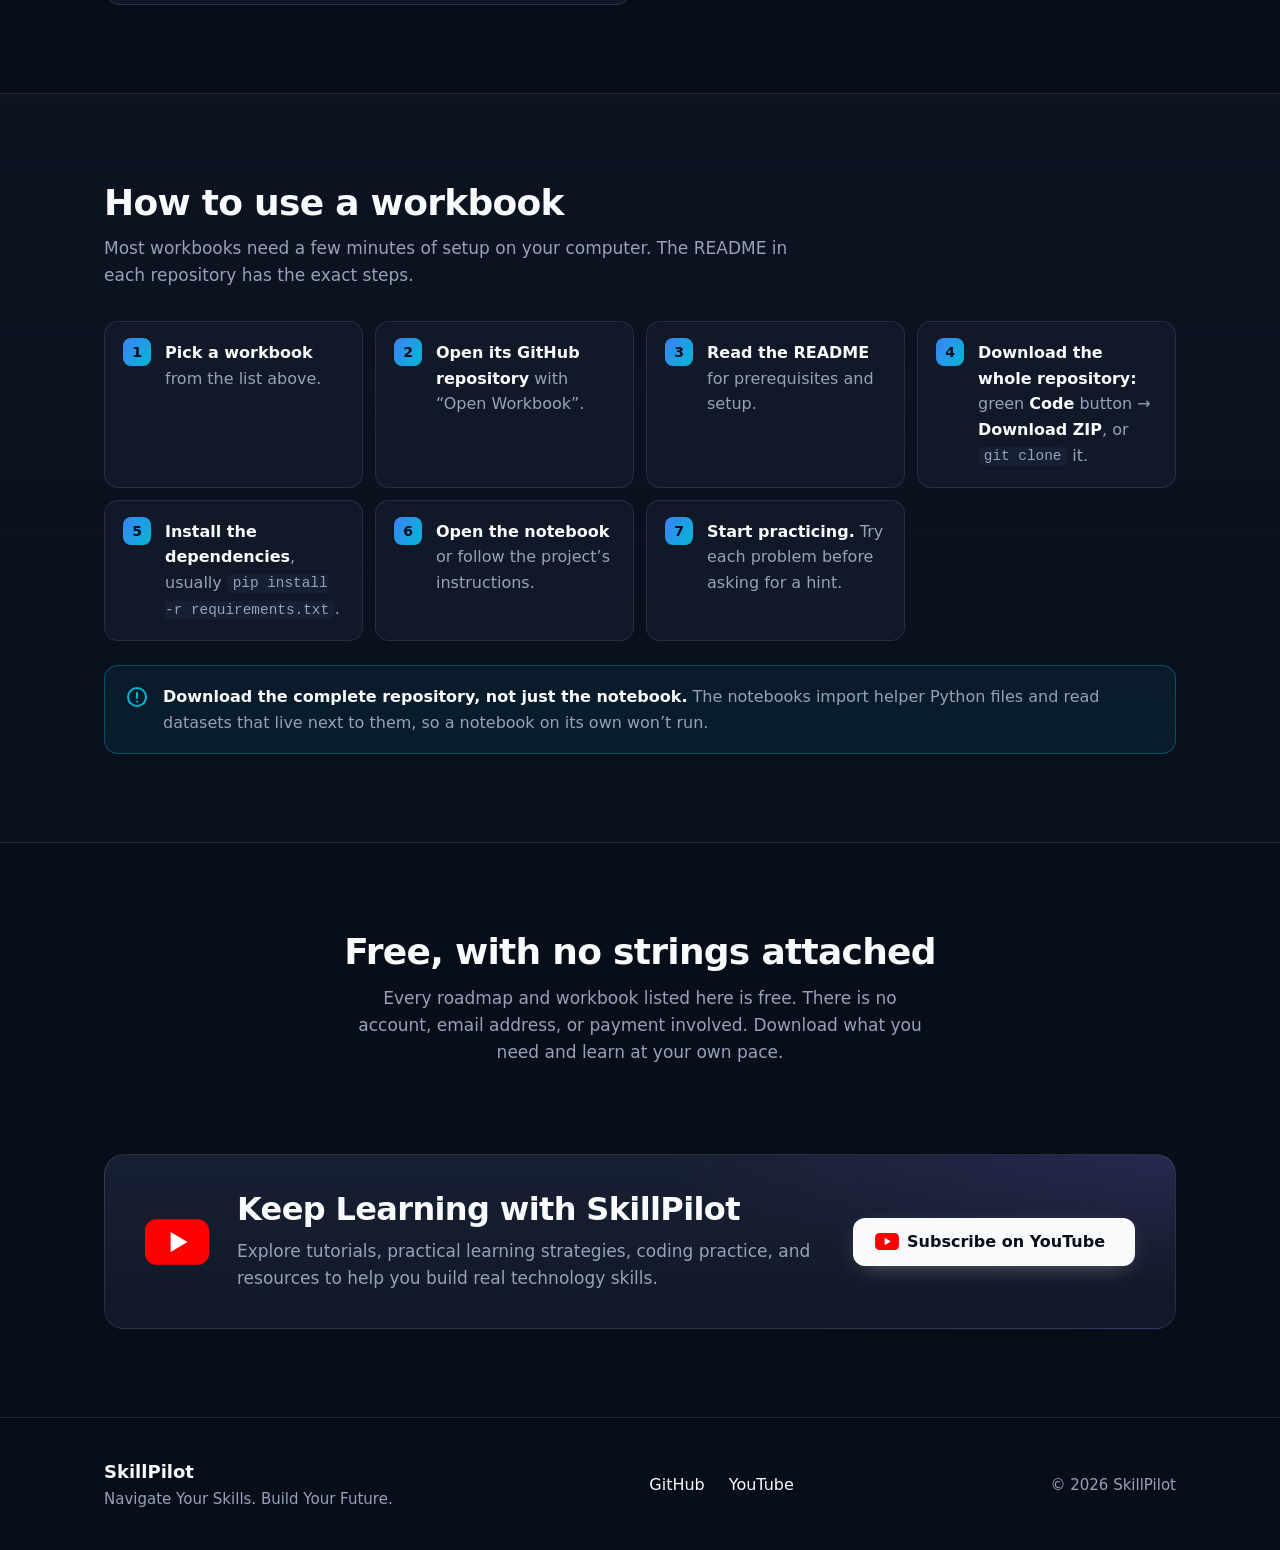
==== commit babb1b96: "Add Machine Learning Roadmap with a Roadmaps / Workbooks toggle; compact cards - roadmaps/ hosts the" ====
--- a/index.html
+++ b/index.html
@@ -3,15 +3,15 @@
 <head>
   <meta charset="utf-8">
   <meta name="viewport" content="width=device-width, initial-scale=1">
-  <title>Free Practice Workbooks | SkillPilot</title>
-  <meta name="description" content="Explore free Python, NumPy, Pandas and SQL practice workbooks from SkillPilot. Build practical skills through hands-on coding challenges.">
+  <title>Free Roadmaps &amp; Practice Workbooks | SkillPilot</title>
+  <meta name="description" content="Free learning roadmaps and Python, NumPy, Pandas and SQL practice workbooks from SkillPilot, including a step-by-step Machine Learning Roadmap PDF.">
   <meta name="theme-color" content="#080D1A">
   <meta name="color-scheme" content="dark">
   <link rel="canonical" href="https://vikasthamke.github.io/skillpilot-resources/">
   <meta property="og:type" content="website">
   <meta property="og:site_name" content="SkillPilot">
-  <meta property="og:title" content="Free Practice Workbooks | SkillPilot">
-  <meta property="og:description" content="Free Python, NumPy, Pandas and SQL practice workbooks. Stop just watching. Start practicing.">
+  <meta property="og:title" content="Free Roadmaps &amp; Practice Workbooks | SkillPilot">
+  <meta property="og:description" content="A free Machine Learning Roadmap plus Python, NumPy, Pandas and SQL practice workbooks. Stop just watching. Start practicing.">
   <meta property="og:url" content="https://vikasthamke.github.io/skillpilot-resources/">
   <meta property="og:image" content="https://vikasthamke.github.io/skillpilot-resources/assets/images/og-image.png">
   <meta property="og:image:width" content="1200">
@@ -20,11 +20,11 @@
   <meta name="twitter:card" content="summary_large_image">
   <link rel="icon" type="image/png" href="assets/images/logo-mark-96.png">
   <link rel="apple-touch-icon" href="assets/images/apple-touch-icon.png">
-  <link rel="stylesheet" href="assets/css/styles.css">
-  <script src="assets/js/main.js" defer></script>
+  <link rel="stylesheet" href="assets/css/styles.css?v=ef678ec091">
+  <script src="assets/js/main.js?v=4f2d7d7f1c" defer></script>
 </head>
 <body>
-  <a class="skip-link" href="#workbooks">Skip to workbooks</a>
+  <a class="skip-link" href="#resources">Skip to resources</a>
 
   <header class="site-header">
     <div class="container header-inner">
@@ -40,12 +40,12 @@
     <section class="hero" aria-labelledby="hero-title">
       <div class="container hero-grid">
         <div class="hero-copy">
-          <p class="eyebrow">SkillPilot · Free practice workbooks</p>
+          <p class="eyebrow">SkillPilot · Free roadmaps &amp; workbooks</p>
           <h1 id="hero-title">Stop Just Watching. <span class="grad">Start Practicing.</span></h1>
-          <p class="lede">Build practical tech skills through free, hands-on workbooks, coding challenges, and structured exercises.</p>
+          <p class="lede">Build practical tech skills with free learning roadmaps, hands-on workbooks, coding challenges, and structured exercises.</p>
           <div class="hero-actions">
-            <a class="btn btn-primary" href="#workbooks">Explore Practice Workbooks</a>
-            <a class="btn btn-ghost" href="#" target="_blank" rel="noopener noreferrer" data-youtube-link hidden>
+            <a class="btn btn-primary" href="#resources">Explore Free Resources</a>
+            <a class="btn btn-ghost" href="https://www.youtube.com/@TheSkillPilot" target="_blank" rel="noopener noreferrer" data-youtube-link>
               <svg class="yt-icon" viewBox="0 0 28 20" aria-hidden="true"><rect width="28" height="20" rx="5" fill="#FF0000"/><path d="M11.2 5.6v8.8l7.4-4.4z" fill="#fff"/></svg>
               Explore on YouTube<span class="visually-hidden"> (opens in a new tab)</span>
             </a>
@@ -55,7 +55,7 @@
             <li>No sign-up or email</li>
             <li>Hosted on GitHub</li>
           </ul>
-          <p class="hero-stats" data-stats aria-live="polite"></p>
+          <p class="hero-stats"><!-- build:stats --><strong>1</strong> free roadmap · <strong>4</strong> free workbooks · <strong>413</strong> practice questions and tasks<!-- /build:stats --></p>
         </div>
         <div class="hero-visual">
           <div class="hero-emblem" aria-hidden="true"></div>
@@ -64,31 +64,47 @@
       </div>
     </section>
 
-    <section id="workbooks" class="section" aria-labelledby="workbooks-title" tabindex="-1">
+    <section id="resources" class="section" aria-labelledby="resources-title" tabindex="-1">
       <div class="container">
         <div class="section-head">
-          <h2 id="workbooks-title">Practice workbooks</h2>
-          <p>Each workbook is a GitHub repository with a notebook, the files it needs, and setup instructions in its README.</p>
+          <h2 id="resources-title">Free learning resources</h2>
+          <p>Roadmaps show you what to learn and in what order. Workbooks give you hands-on practice.</p>
         </div>
 
-        <div class="controls" data-controls hidden>
-          <label class="search">
-            <span class="visually-hidden">Search workbooks</span>
-            <svg viewBox="0 0 24 24" aria-hidden="true"><circle cx="11" cy="11" r="7"/><path d="m20 20-3.5-3.5"/></svg>
-            <input type="search" placeholder="Search by topic or skill" autocomplete="off" data-search>
-          </label>
-          <div class="chips" role="group" aria-label="Filter by subject" data-chips></div>
+        <div class="tabs" data-tabs hidden>
+          <button type="button" class="tab" id="tab-roadmaps" data-tab="roadmaps">Roadmaps <span class="tab-count"><!-- build:roadmap-count -->1<!-- /build:roadmap-count --></span></button>
+          <button type="button" class="tab" id="tab-workbooks" data-tab="workbooks">Workbooks <span class="tab-count"><!-- build:workbook-count -->4<!-- /build:workbook-count --></span></button>
         </div>
 
-        <div data-directory>
-          <p class="loading">Loading workbooks…</p>
+        <div id="roadmaps" class="panel" data-panel="roadmaps" tabindex="-1">
+          <div class="panel-head">
+            <h3 class="panel-title">Roadmaps</h3>
+            <p>Step-by-step learning paths as free PDFs. Open one in your browser or download it to keep.</p>
+          </div>
+          <!-- build:roadmaps -->
+          <ul class="grid">
+            <li class="card card-roadmap"><div class="card-top"><span class="icon" aria-hidden="true"><svg viewBox="0 0 24 24"><circle cx="6" cy="18.5" r="2.5"/><circle cx="18" cy="5.5" r="2.5"/><path d="M8.5 18.5H15a3.25 3.25 0 0 0 0-6.5H9a3.25 3.25 0 0 1 0-6.5h6.5"/></svg></span><div><div class="card-meta"><span class="badge">Machine Learning</span><span class="level">Beginner-friendly</span></div><p class="count">9 stages · 4 portfolio projects · 12-week plan</p></div></div><h4>The Machine Learning Roadmap</h4><p class="desc">A step-by-step path from Python fundamentals to real-world ML projects: what to learn first, how much math you need, which algorithms matter, how to evaluate models honestly and how to deploy one. Every stage ends with a practice task and a readiness checkpoint.</p><ul class="skills" aria-label="Topics covered"><li>Python &amp; data libraries</li><li>Math &amp; statistics</li><li>Preprocessing &amp; EDA</li><li>Supervised &amp; unsupervised ML</li><li>Model evaluation</li><li>Deployment basics</li></ul><dl class="facts"><div><dt>Format</dt><dd>PDF · 24 pages · 1.4 MB</dd></div><div><dt>Includes</dt><dd>Roadmap flowchart, algorithm guides, 4 project briefs, a 12-week sample plan, progress checklists and 17 checked learning resources</dd></div></dl><div class="card-actions"><a class="btn btn-primary" href="roadmaps/SkillPilot_Machine_Learning_Roadmap.pdf?v=2077d33cc9" target="_blank" rel="noopener"><svg viewBox="0 0 24 24" aria-hidden="true"><path d="M14 4h6v6M20 4l-9 9M18 14v5a1 1 0 0 1-1 1H5a1 1 0 0 1-1-1V7a1 1 0 0 1 1-1h5"/></svg>Open Roadmap<span class="visually-hidden">: The Machine Learning Roadmap PDF (opens in a new tab)</span></a><a class="text-link" href="roadmaps/SkillPilot_Machine_Learning_Roadmap.pdf?v=2077d33cc9" download="SkillPilot_Machine_Learning_Roadmap.pdf"><svg viewBox="0 0 24 24" aria-hidden="true"><path d="M12 4v11m0 0-4.5-4.5M12 15l4.5-4.5M5 19h14"/></svg>Download PDF<span class="visually-hidden"> of The Machine Learning Roadmap</span></a></div></li>
+          </ul>
+          <!-- /build:roadmaps -->
         </div>
-        <p class="empty" data-empty role="status" hidden>No workbooks match that search. Try a broader term like “data” or clear the filter.</p>
 
-        <noscript>
-          <p class="notice">The workbook list needs JavaScript. You can browse every workbook directly on
-            <a href="https://github.com/vikasthamke?tab=repositories">GitHub</a>.</p>
-        </noscript>
+        <div id="workbooks" class="panel" data-panel="workbooks" tabindex="-1">
+          <div class="panel-head">
+            <h3 class="panel-title">Practice workbooks</h3>
+            <p>Each workbook is a GitHub repository with a notebook, the files it needs, and setup instructions in its README.</p>
+          </div>
+
+          <div data-directory data-search-from="6">
+            <!-- build:directory -->
+          <ul class="grid">
+            <li class="card" data-category="python" data-search="python practice workbook python realistic python coding problems drawn from data and ai engineering work: logs, api payloads, model predictions, token usage and rag pipelines. each question has a precise spec, three progressive hints, automated checks and a hidden reference solution, plus a timed testing mode and progress tracking. jupyter notebook, a python practice system (src/) and 13 small sample datasets python 3.10+ and jupyter. questions use only the standard library. beginner → expert core python &amp; data structures functions, generators &amp; oop algorithms files, csv &amp; json debugging &amp; testing ai-engineering scenarios"><div class="card-top"><span class="icon" aria-hidden="true"><svg viewBox="0 0 24 24"><path d="M8 7 3 12l5 5M16 7l5 5-5 5M13.5 5l-3 14"/></svg></span><div><div class="card-meta"><span class="badge">Python</span><span class="level">Beginner → Expert</span></div><p class="count">100 questions · 615 automated tests</p></div></div><h4>Python Practice Workbook</h4><p class="desc">Realistic Python coding problems drawn from data and AI engineering work: logs, API payloads, model predictions, token usage and RAG pipelines. Each question has a precise spec, three progressive hints, automated checks and a hidden reference solution, plus a timed Testing Mode and progress tracking.</p><ul class="skills" aria-label="Skills practised"><li>Core Python &amp; data structures</li><li>Functions, generators &amp; OOP</li><li>Algorithms</li><li>Files, CSV &amp; JSON</li><li>Debugging &amp; testing</li><li>AI-engineering scenarios</li></ul><dl class="facts"><div><dt>Includes</dt><dd>Jupyter notebook, a Python practice system (src/) and 13 small sample datasets</dd></div><div><dt>You need</dt><dd>Python 3.10+ and Jupyter. Questions use only the standard library.</dd></div></dl><div class="card-actions"><a class="btn btn-primary" href="https://github.com/vikasthamke/python-practice-workbook" target="_blank" rel="noopener noreferrer">Open Workbook<span class="visually-hidden">: Python Practice Workbook on GitHub (opens in a new tab)</span></a><a class="text-link" href="https://github.com/vikasthamke/python-practice-workbook/archive/refs/heads/main.zip"><svg viewBox="0 0 24 24" aria-hidden="true"><path d="M12 4v11m0 0-4.5-4.5M12 15l4.5-4.5M5 19h14"/></svg>Download ZIP<span class="visually-hidden"> of Python Practice Workbook</span></a></div></li>
+            <li class="card" data-category="numpy" data-search="numpy practice workbook numpy practise numpy on a synthetic smart factory sensor network with missing readings, fault spikes and anomalies. a learning phase introduces concepts, a testing phase makes you choose the right operation yourself, and a final challenge builds a factory health dashboard. hints and solutions are on request. jupyter notebook and practice_system.py, which generates the dataset and serves hints and solutions python, numpy and jupyter. fundamentals → interview-style indexing &amp; boolean masks broadcasting views vs copies nan-aware aggregation vectorization linear algebra"><div class="card-top"><span class="icon" aria-hidden="true"><svg viewBox="0 0 24 24"><rect x="3.5" y="3.5" width="7" height="7" rx="1.5"/><rect x="13.5" y="3.5" width="7" height="7" rx="1.5"/><rect x="3.5" y="13.5" width="7" height="7" rx="1.5"/><rect x="13.5" y="13.5" width="7" height="7" rx="1.5"/></svg></span><div><div class="card-meta"><span class="badge">NumPy</span><span class="level">Fundamentals → interview-style</span></div><p class="count">67 tasks · 2 phases + final challenge</p></div></div><h4>NumPy Practice Workbook</h4><p class="desc">Practise NumPy on a synthetic Smart Factory sensor network with missing readings, fault spikes and anomalies. A learning phase introduces concepts, a testing phase makes you choose the right operation yourself, and a final challenge builds a factory health dashboard. Hints and solutions are on request.</p><ul class="skills" aria-label="Skills practised"><li>Indexing &amp; boolean masks</li><li>Broadcasting</li><li>Views vs copies</li><li>NaN-aware aggregation</li><li>Vectorization</li><li>Linear algebra</li></ul><dl class="facts"><div><dt>Includes</dt><dd>Jupyter notebook and practice_system.py, which generates the dataset and serves hints and solutions</dd></div><div><dt>You need</dt><dd>Python, NumPy and Jupyter.</dd></div></dl><div class="card-actions"><a class="btn btn-primary" href="https://github.com/vikasthamke/numpy-practice-workbook" target="_blank" rel="noopener noreferrer">Open Workbook<span class="visually-hidden">: NumPy Practice Workbook on GitHub (opens in a new tab)</span></a><a class="text-link" href="https://github.com/vikasthamke/numpy-practice-workbook/archive/refs/heads/main.zip"><svg viewBox="0 0 24 24" aria-hidden="true"><path d="M12 4v11m0 0-4.5-4.5M12 15l4.5-4.5M5 19h14"/></svg>Download ZIP<span class="visually-hidden"> of NumPy Practice Workbook</span></a></div></li>
+            <li class="card" data-category="pandas" data-search="pandas practice workbook pandas work through guided pandas exercises, then an independent testing phase that doesn&#x27;t tell you which function to use, and finish with an end-to-end customer value and retention report. includes debugging, merge auditing, performance and interview-style problems, with hints and full solutions. jupyter notebook, practice_system.py and 5 csv datasets in data/ python 3, pandas, numpy and jupyter. guided → independent data cleaning groupby &amp; aggregation merge, join &amp; concat pivot tables dates &amp; times performance"><div class="card-top"><span class="icon" aria-hidden="true"><svg viewBox="0 0 24 24"><rect x="3" y="4" width="18" height="16" rx="2"/><path d="M3 9.5h18M9 9.5V20M15 9.5V20"/></svg></span><div><div class="card-meta"><span class="badge">Pandas</span><span class="level">Guided → independent</span></div><p class="count">75 challenges · 2 phases + capstone</p></div></div><h4>Pandas Practice Workbook</h4><p class="desc">Work through guided Pandas exercises, then an independent testing phase that doesn&#x27;t tell you which function to use, and finish with an end-to-end customer value and retention report. Includes debugging, merge auditing, performance and interview-style problems, with hints and full solutions.</p><ul class="skills" aria-label="Skills practised"><li>Data cleaning</li><li>GroupBy &amp; aggregation</li><li>Merge, join &amp; concat</li><li>Pivot tables</li><li>Dates &amp; times</li><li>Performance</li></ul><dl class="facts"><div><dt>Includes</dt><dd>Jupyter notebook, practice_system.py and 5 CSV datasets in data/</dd></div><div><dt>You need</dt><dd>Python 3, pandas, NumPy and Jupyter.</dd></div></dl><div class="card-actions"><a class="btn btn-primary" href="https://github.com/vikasthamke/pandas-practice-workbook" target="_blank" rel="noopener noreferrer">Open Workbook<span class="visually-hidden">: Pandas Practice Workbook on GitHub (opens in a new tab)</span></a><a class="text-link" href="https://github.com/vikasthamke/pandas-practice-workbook/archive/refs/heads/main.zip"><svg viewBox="0 0 24 24" aria-hidden="true"><path d="M12 4v11m0 0-4.5-4.5M12 15l4.5-4.5M5 19h14"/></svg>Download ZIP<span class="visually-hidden"> of Pandas Practice Workbook</span></a></div></li>
+            <li class="card" data-category="sql" data-search="sql practice workbook sql sql practice for data scientists, ml engineers and ai engineers on a 32-table saas dataset with product analytics, billing, an ml churn model and llm/rag data. every question has three hints, expected output, a solution and an explanation, validated on both postgresql and mysql. jupyter notebook, setup scripts for both databases, csv data and solution files a local postgresql 16+ or mysql 8.0+ database. python is optional. easy → advanced joins &amp; ctes window functions cohorts, funnels &amp; a/b tests ml feature &amp; leakage checks llm cost &amp; rag metrics query performance"><div class="card-top"><span class="icon" aria-hidden="true"><svg viewBox="0 0 24 24"><ellipse cx="12" cy="5.5" rx="7.5" ry="2.5"/><path d="M4.5 5.5v13c0 1.4 3.4 2.5 7.5 2.5s7.5-1.1 7.5-2.5v-13M4.5 12c0 1.4 3.4 2.5 7.5 2.5s7.5-1.1 7.5-2.5"/></svg></span><div><div class="card-meta"><span class="badge">SQL</span><span class="level">Easy → Advanced</span></div><p class="count">171 questions · 3 capstones · final assessment</p></div></div><h4>SQL Practice Workbook</h4><p class="desc">SQL practice for Data Scientists, ML Engineers and AI Engineers on a 32-table SaaS dataset with product analytics, billing, an ML churn model and LLM/RAG data. Every question has three hints, expected output, a solution and an explanation, validated on both PostgreSQL and MySQL.</p><ul class="skills" aria-label="Skills practised"><li>Joins &amp; CTEs</li><li>Window functions</li><li>Cohorts, funnels &amp; A/B tests</li><li>ML feature &amp; leakage checks</li><li>LLM cost &amp; RAG metrics</li><li>Query performance</li></ul><dl class="facts"><div><dt>Includes</dt><dd>Jupyter notebook, setup scripts for both databases, CSV data and solution files</dd></div><div><dt>You need</dt><dd>A local PostgreSQL 16+ or MySQL 8.0+ database. Python is optional.</dd></div></dl><div class="card-actions"><a class="btn btn-primary" href="https://github.com/vikasthamke/sql-practice-workbook" target="_blank" rel="noopener noreferrer">Open Workbook<span class="visually-hidden">: SQL Practice Workbook on GitHub (opens in a new tab)</span></a><a class="text-link" href="https://github.com/vikasthamke/sql-practice-workbook/archive/refs/heads/main.zip"><svg viewBox="0 0 24 24" aria-hidden="true"><path d="M12 4v11m0 0-4.5-4.5M12 15l4.5-4.5M5 19h14"/></svg>Download ZIP<span class="visually-hidden"> of SQL Practice Workbook</span></a></div></li>
+          </ul>
+          <!-- /build:directory -->
+          </div>
+        </div>
       </div>
     </section>
 
@@ -117,11 +133,11 @@
     <section class="section" aria-labelledby="free-title">
       <div class="container narrow center">
         <h2 id="free-title">Free, with no strings attached</h2>
-        <p>Every workbook listed here is free to access on GitHub. There is no account, email address, or payment involved. Download a repository and practise at your own pace.</p>
+        <p>Every roadmap and workbook listed here is free. There is no account, email address, or payment involved. Download what you need and learn at your own pace.</p>
       </div>
     </section>
 
-    <section class="section section-yt" aria-labelledby="yt-title" data-youtube-section hidden>
+    <section class="section section-yt" aria-labelledby="yt-title" data-youtube-section>
       <div class="container">
         <div class="yt-panel">
           <svg class="yt-badge" viewBox="0 0 28 20" aria-hidden="true"><rect width="28" height="20" rx="5" fill="#FF0000"/><path d="M11.2 5.6v8.8l7.4-4.4z" fill="#fff"/></svg>
@@ -129,7 +145,7 @@
             <h2 id="yt-title">Keep Learning with SkillPilot</h2>
             <p>Explore tutorials, practical learning strategies, coding practice, and resources to help you build real technology skills.</p>
           </div>
-          <a class="btn btn-light" href="#" target="_blank" rel="noopener noreferrer" data-youtube-link>
+          <a class="btn btn-light" href="https://www.youtube.com/@TheSkillPilot" target="_blank" rel="noopener noreferrer" data-youtube-link>
             <svg class="yt-icon" viewBox="0 0 28 20" aria-hidden="true"><rect width="28" height="20" rx="5" fill="#FF0000"/><path d="M11.2 5.6v8.8l7.4-4.4z" fill="#fff"/></svg>
             Subscribe on YouTube<span class="visually-hidden"> (opens in a new tab)</span>
           </a>
@@ -147,7 +163,7 @@
       <nav aria-label="SkillPilot elsewhere">
         <ul class="footer-links">
           <li><a href="https://github.com/vikasthamke" target="_blank" rel="noopener noreferrer" data-github-link>GitHub</a></li>
-          <li data-youtube-item hidden><a href="#" target="_blank" rel="noopener noreferrer" data-youtube-link>YouTube</a></li>
+          <li data-youtube-item><a href="https://www.youtube.com/@TheSkillPilot" target="_blank" rel="noopener noreferrer" data-youtube-link>YouTube</a></li>
         </ul>
       </nav>
       <p class="copyright">© <span data-year>2026</span> SkillPilot</p>
--- a/assets/css/styles.css
+++ b/assets/css/styles.css
@@ -140,53 +140,84 @@
 .chip:hover { color: var(--text); border-color: var(--muted); }
 .chip[aria-pressed="true"] { background: var(--text); border-color: var(--text); color: var(--navy); }
 
+/* Roadmaps / Workbooks toggle */
+.tabs {
+  display: inline-flex; gap: 4px; padding: 4px; margin-bottom: 28px; max-width: 100%;
+  border-radius: 14px; background: var(--slate); border: 1px solid var(--border-strong);
+}
+.tab {
+  display: inline-flex; align-items: center; justify-content: center; gap: 8px;
+  min-height: 44px; padding: 10px 20px; border: 0; border-radius: 10px; cursor: pointer;
+  background: transparent; color: var(--muted); font: 600 1rem/1 var(--font);
+  transition: background-color 0.15s ease, color 0.15s ease;
+}
+.tab:hover { color: var(--text); }
+.tab[aria-selected="true"] { background: var(--grad); color: var(--navy); }
+.tab-count { min-width: 1.6em; padding: 3px 7px; border-radius: 999px; font-size: 0.8125rem; background: rgba(148, 163, 184, 0.16); }
+.tab[aria-selected="true"] .tab-count { background: rgba(8, 13, 26, 0.16); }
+@media (max-width: 479px) { .tabs { display: flex; } .tab { flex: 1 1 0; padding: 10px 12px; } }
+
+.panel:focus { outline: none; }
+.panel + .panel { margin-top: 56px; }
+.panel.is-tabbed + .panel.is-tabbed { margin-top: 0; }
+.panel-head { margin-bottom: 20px; max-width: 44rem; }
+.panel-title { font-size: 1.25rem; font-weight: 700; }
+.panel-head p { color: var(--muted); margin-top: 6px; }
+.is-tabbed .panel-title {
+  position: absolute; width: 1px; height: 1px; padding: 0; margin: -1px;
+  overflow: hidden; clip: rect(0 0 0 0); white-space: nowrap; border: 0;
+}
+.is-tabbed .panel-head p { margin-top: 0; }
+
 /* Directory */
 .category + .category { margin-top: 48px; }
 .category-title { display: flex; align-items: center; gap: 12px; font-size: 0.8125rem; font-weight: 600; letter-spacing: 0.08em; text-transform: uppercase; color: var(--muted); margin-bottom: 16px; }
 .category-title::after { content: ""; flex: 1; height: 1px; background: var(--border); }
-.grid { display: grid; gap: 20px; grid-template-columns: minmax(0, 1fr); list-style: none; padding: 0; margin: 0; }
+.grid { display: grid; gap: 16px; grid-template-columns: minmax(0, 1fr); list-style: none; padding: 0; margin: 0; }
 @media (min-width: 720px) { .grid { grid-template-columns: repeat(2, minmax(0, 1fr)); } }
 
 .card {
-  position: relative; display: flex; flex-direction: column; gap: 16px;
-  padding: 24px; border-radius: var(--radius);
+  position: relative; display: flex; flex-direction: column; gap: 12px;
+  padding: 20px; border-radius: var(--radius);
   background: linear-gradient(180deg, var(--slate-2), var(--slate));
   border: 1px solid var(--border);
   transition: border-color 0.2s ease, transform 0.2s ease;
 }
 .card::before {
-  content: ""; position: absolute; inset: 0 24px auto; height: 1px;
+  content: ""; position: absolute; inset: 0 20px auto; height: 1px;
   background: linear-gradient(90deg, transparent, rgba(6, 182, 212, 0.6), transparent);
 }
 .card:hover { border-color: var(--border-strong); transform: translateY(-2px); }
-@media (min-width: 640px) { .card { padding: 28px; } }
-
-.card-top { display: flex; align-items: center; gap: 14px; }
+@media (min-width: 640px) { .card { padding: 22px; } }
+
+.card-top { display: flex; align-items: center; gap: 12px; }
 .icon {
-  display: grid; place-items: center; width: 48px; height: 48px; border-radius: 12px;
+  display: grid; place-items: center; width: 40px; height: 40px; border-radius: 10px;
   background: rgba(59, 130, 246, 0.12); border: 1px solid rgba(59, 130, 246, 0.3); color: var(--cyan);
 }
-.icon svg { width: 24px; height: 24px; fill: none; stroke: currentColor; stroke-width: 1.8; stroke-linecap: round; stroke-linejoin: round; }
-.card-meta { display: flex; flex-wrap: wrap; gap: 6px 10px; align-items: center; font-size: 0.8125rem; }
+.icon svg { width: 20px; height: 20px; fill: none; stroke: currentColor; stroke-width: 1.8; stroke-linecap: round; stroke-linejoin: round; }
+.card-meta { display: flex; flex-wrap: wrap; gap: 4px 8px; align-items: center; font-size: 0.75rem; }
 .badge { color: var(--cyan); font-weight: 600; letter-spacing: 0.04em; text-transform: uppercase; }
-.level { color: var(--muted); border: 1px solid var(--border-strong); padding: 2px 10px; border-radius: 999px; }
-.card h3, .card h4 { font-size: 1.375rem; font-weight: 700; }
-.count { color: var(--text); font-weight: 600; font-size: 0.9375rem; margin-top: 4px; }
-.desc { color: var(--muted); }
-.skills { display: flex; flex-wrap: wrap; gap: 8px; list-style: none; padding: 0; margin: 0; }
-.skills li { font-size: 0.8125rem; color: var(--text); background: rgba(139, 92, 246, 0.12); border: 1px solid rgba(139, 92, 246, 0.3); padding: 4px 10px; border-radius: 8px; }
-.facts { display: grid; gap: 8px; margin: 0; font-size: 0.9375rem; }
-.facts div { display: grid; grid-template-columns: 5.5rem minmax(0, 1fr); gap: 8px; }
+.level { color: var(--muted); border: 1px solid var(--border-strong); padding: 1px 8px; border-radius: 999px; }
+.card h4, .card h5 { font-size: 1.125rem; font-weight: 700; margin: 0; }
+.count { color: var(--text); font-weight: 600; font-size: 0.875rem; margin-top: 2px; }
+.desc { color: var(--muted); font-size: 0.9375rem; line-height: 1.55; }
+.skills { display: flex; flex-wrap: wrap; gap: 6px; list-style: none; padding: 0; margin: 0; }
+.skills li { font-size: 0.75rem; color: var(--text); background: rgba(139, 92, 246, 0.12); border: 1px solid rgba(139, 92, 246, 0.3); padding: 2px 8px; border-radius: 6px; }
+.facts { display: grid; gap: 6px; margin: 0; font-size: 0.875rem; line-height: 1.5; }
+.facts div { display: grid; grid-template-columns: 4.75rem minmax(0, 1fr); gap: 8px; }
 .facts dt { color: var(--muted); }
 .facts dd { margin: 0; }
-.card-actions { display: flex; flex-wrap: wrap; align-items: center; gap: 12px 20px; margin-top: auto; padding-top: 4px; }
+.card-actions { display: flex; flex-wrap: wrap; align-items: center; gap: 8px 18px; margin-top: auto; padding-top: 4px; }
+.card-actions .btn { min-height: 44px; padding: 10px 18px; font-size: 0.9375rem; }
+.card-actions .btn svg { width: 18px; height: 18px; fill: none; stroke: currentColor; stroke-width: 2; stroke-linecap: round; stroke-linejoin: round; }
 .card-actions .btn { flex: 1 1 auto; }
 @media (min-width: 480px) { .card-actions .btn { flex: 0 0 auto; } }
-.text-link { display: inline-flex; align-items: center; gap: 6px; min-height: 48px; padding: 0 2px; color: var(--muted); font-weight: 500; font-size: 0.9375rem; text-underline-offset: 3px; }
+.text-link { display: inline-flex; align-items: center; gap: 6px; min-height: 44px; padding: 0 2px; color: var(--muted); font-weight: 500; font-size: 0.875rem; text-underline-offset: 3px; }
 .text-link svg { width: 18px; height: 18px; fill: none; stroke: currentColor; stroke-width: 2; stroke-linecap: round; stroke-linejoin: round; }
 .text-link:hover { color: var(--text); }
 
-.loading, .empty, .notice { color: var(--muted); padding: 24px; border: 1px dashed var(--border-strong); border-radius: var(--radius); text-align: center; }
+.empty { color: var(--muted); padding: 24px; border: 1px dashed var(--border-strong); border-radius: var(--radius); text-align: center; }
 
 /* How-to */
 .steps { counter-reset: step; list-style: none; padding: 0; margin: 0; display: grid; gap: 12px; grid-template-columns: minmax(0, 1fr); }
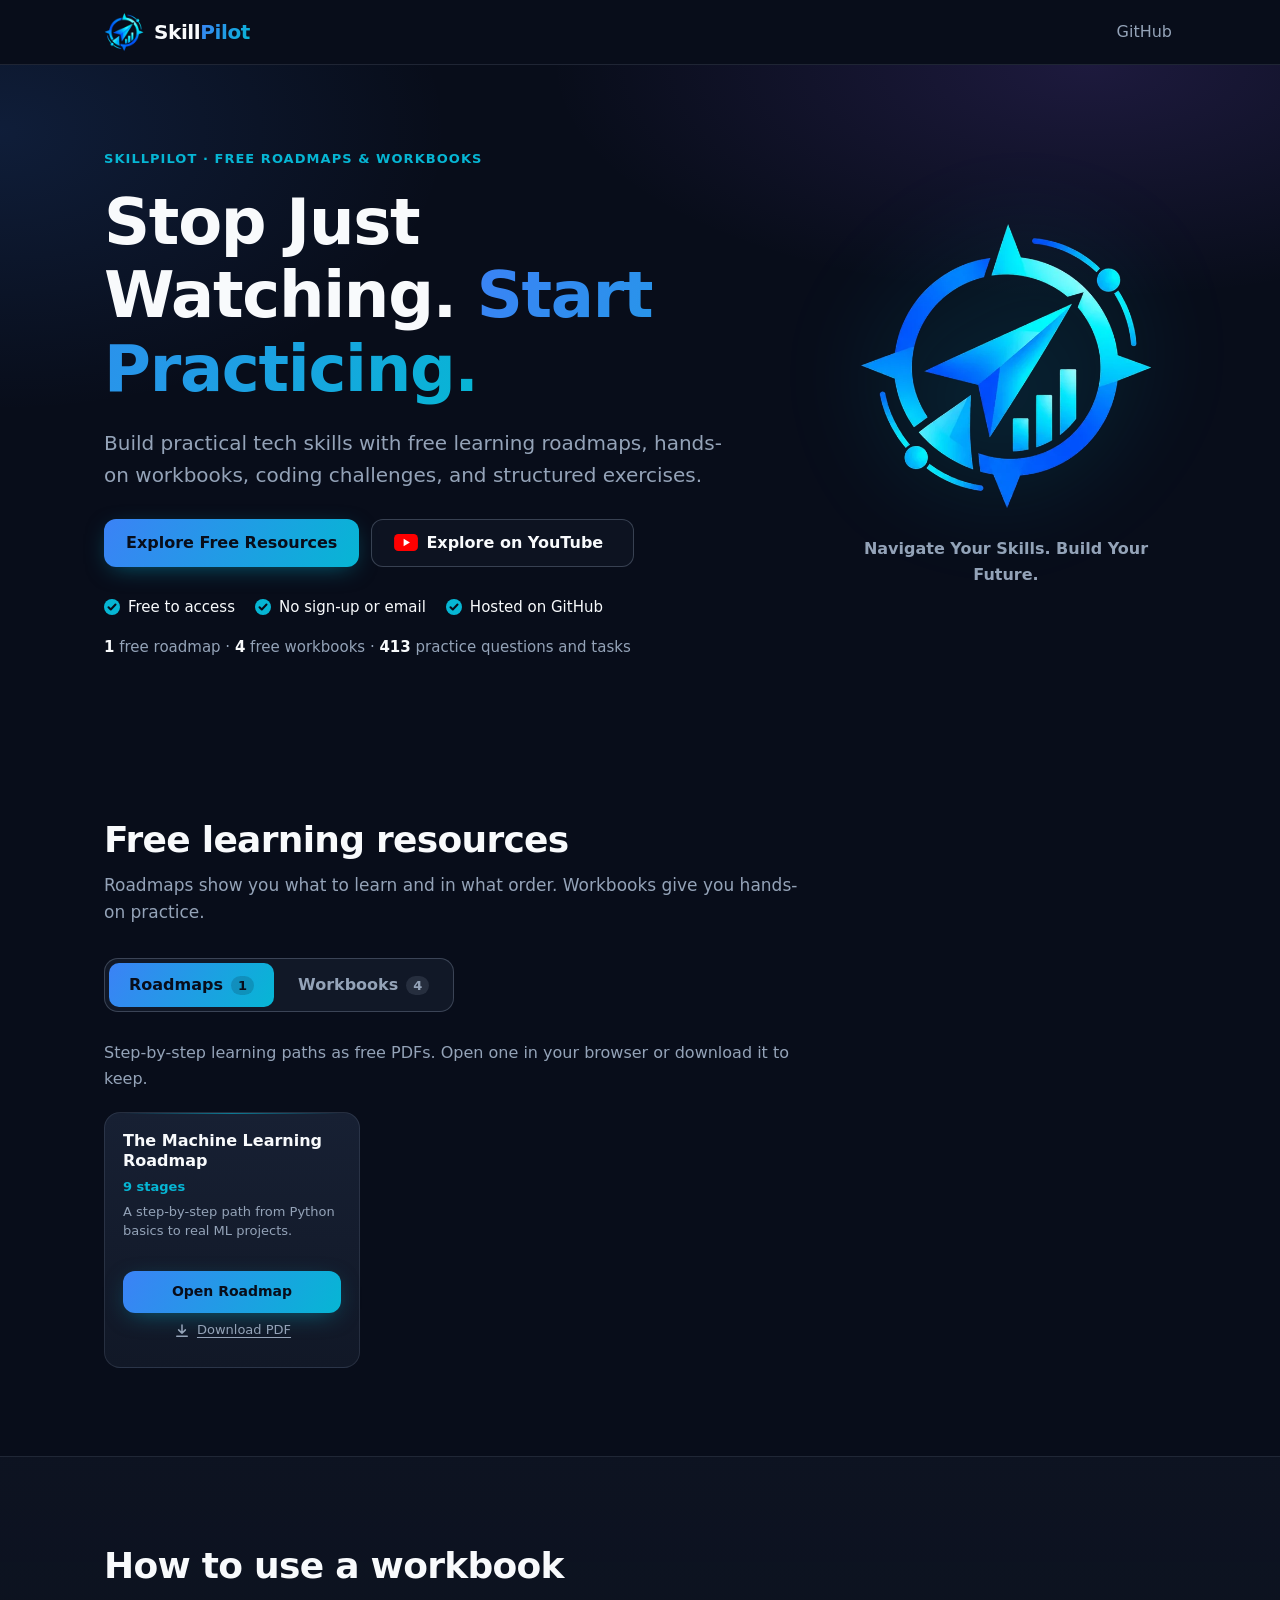
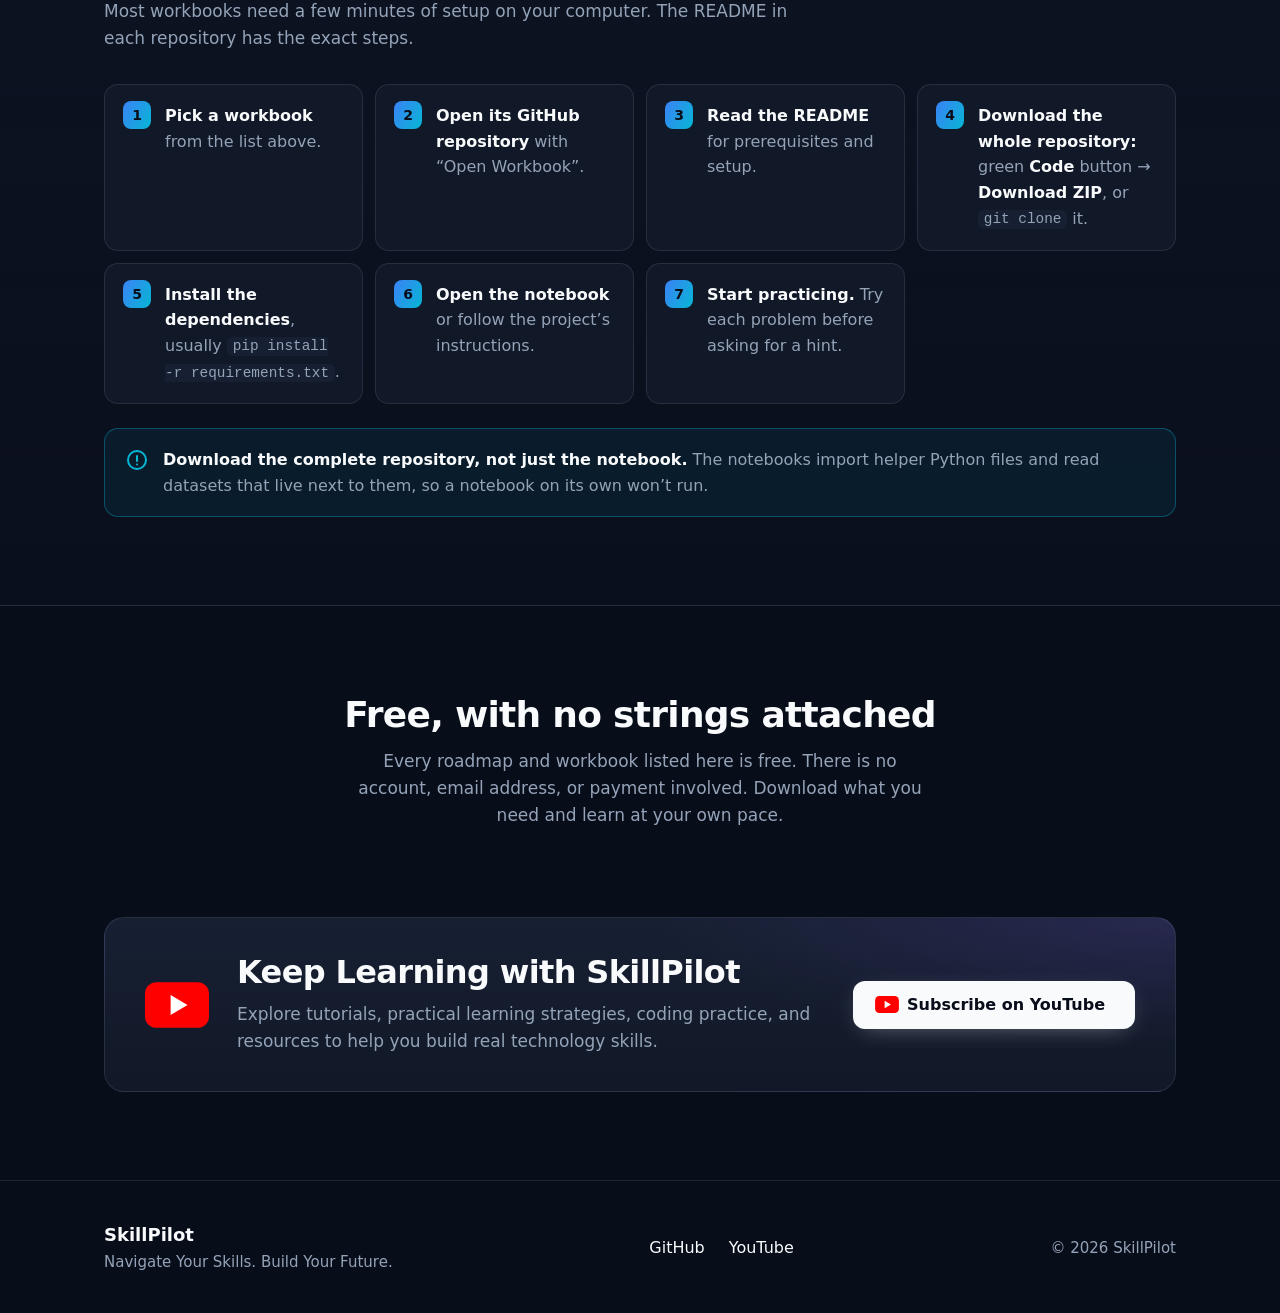
==== commit 545fe7c4: "Roadmap card uses the same square layout as workbook cards" ====
--- a/index.html
+++ b/index.html
@@ -20,7 +20,7 @@
   <meta name="twitter:card" content="summary_large_image">
   <link rel="icon" type="image/png" href="assets/images/logo-mark-96.png">
   <link rel="apple-touch-icon" href="assets/images/apple-touch-icon.png">
-  <link rel="stylesheet" href="assets/css/styles.css?v=ef678ec091">
+  <link rel="stylesheet" href="assets/css/styles.css?v=0339b39b7e">
   <script src="assets/js/main.js?v=4f2d7d7f1c" defer></script>
 </head>
 <body>
@@ -82,8 +82,8 @@
             <p>Step-by-step learning paths as free PDFs. Open one in your browser or download it to keep.</p>
           </div>
           <!-- build:roadmaps -->
-          <ul class="grid">
-            <li class="card card-roadmap"><div class="card-top"><span class="icon" aria-hidden="true"><svg viewBox="0 0 24 24"><circle cx="6" cy="18.5" r="2.5"/><circle cx="18" cy="5.5" r="2.5"/><path d="M8.5 18.5H15a3.25 3.25 0 0 0 0-6.5H9a3.25 3.25 0 0 1 0-6.5h6.5"/></svg></span><div><div class="card-meta"><span class="badge">Machine Learning</span><span class="level">Beginner-friendly</span></div><p class="count">9 stages · 4 portfolio projects · 12-week plan</p></div></div><h4>The Machine Learning Roadmap</h4><p class="desc">A step-by-step path from Python fundamentals to real-world ML projects: what to learn first, how much math you need, which algorithms matter, how to evaluate models honestly and how to deploy one. Every stage ends with a practice task and a readiness checkpoint.</p><ul class="skills" aria-label="Topics covered"><li>Python &amp; data libraries</li><li>Math &amp; statistics</li><li>Preprocessing &amp; EDA</li><li>Supervised &amp; unsupervised ML</li><li>Model evaluation</li><li>Deployment basics</li></ul><dl class="facts"><div><dt>Format</dt><dd>PDF · 24 pages · 1.4 MB</dd></div><div><dt>Includes</dt><dd>Roadmap flowchart, algorithm guides, 4 project briefs, a 12-week sample plan, progress checklists and 17 checked learning resources</dd></div></dl><div class="card-actions"><a class="btn btn-primary" href="roadmaps/SkillPilot_Machine_Learning_Roadmap.pdf?v=2077d33cc9" target="_blank" rel="noopener"><svg viewBox="0 0 24 24" aria-hidden="true"><path d="M14 4h6v6M20 4l-9 9M18 14v5a1 1 0 0 1-1 1H5a1 1 0 0 1-1-1V7a1 1 0 0 1 1-1h5"/></svg>Open Roadmap<span class="visually-hidden">: The Machine Learning Roadmap PDF (opens in a new tab)</span></a><a class="text-link" href="roadmaps/SkillPilot_Machine_Learning_Roadmap.pdf?v=2077d33cc9" download="SkillPilot_Machine_Learning_Roadmap.pdf"><svg viewBox="0 0 24 24" aria-hidden="true"><path d="M12 4v11m0 0-4.5-4.5M12 15l4.5-4.5M5 19h14"/></svg>Download PDF<span class="visually-hidden"> of The Machine Learning Roadmap</span></a></div></li>
+          <ul class="grid grid-wb">
+            <li class="card card-wb card-roadmap"><h4>The Machine Learning Roadmap</h4><p class="count">9 stages</p><p class="desc">A step-by-step path from Python basics to real ML projects.</p><div class="card-actions"><a class="btn btn-primary" href="roadmaps/SkillPilot_Machine_Learning_Roadmap.pdf?v=2077d33cc9" target="_blank" rel="noopener">Open Roadmap<span class="visually-hidden">: The Machine Learning Roadmap, PDF, 24 pages, 1.4 MB (opens in a new tab)</span></a><a class="text-link" href="roadmaps/SkillPilot_Machine_Learning_Roadmap.pdf?v=2077d33cc9" download="SkillPilot_Machine_Learning_Roadmap.pdf"><svg viewBox="0 0 24 24" aria-hidden="true"><path d="M12 4v11m0 0-4.5-4.5M12 15l4.5-4.5M5 19h14"/></svg>Download PDF<span class="visually-hidden"> of The Machine Learning Roadmap, PDF, 24 pages, 1.4 MB</span></a></div></li>
           </ul>
           <!-- /build:roadmaps -->
         </div>
@@ -96,11 +96,11 @@
 
           <div data-directory data-search-from="6">
             <!-- build:directory -->
-          <ul class="grid">
-            <li class="card" data-category="python" data-search="python practice workbook python realistic python coding problems drawn from data and ai engineering work: logs, api payloads, model predictions, token usage and rag pipelines. each question has a precise spec, three progressive hints, automated checks and a hidden reference solution, plus a timed testing mode and progress tracking. jupyter notebook, a python practice system (src/) and 13 small sample datasets python 3.10+ and jupyter. questions use only the standard library. beginner → expert core python &amp; data structures functions, generators &amp; oop algorithms files, csv &amp; json debugging &amp; testing ai-engineering scenarios"><div class="card-top"><span class="icon" aria-hidden="true"><svg viewBox="0 0 24 24"><path d="M8 7 3 12l5 5M16 7l5 5-5 5M13.5 5l-3 14"/></svg></span><div><div class="card-meta"><span class="badge">Python</span><span class="level">Beginner → Expert</span></div><p class="count">100 questions · 615 automated tests</p></div></div><h4>Python Practice Workbook</h4><p class="desc">Realistic Python coding problems drawn from data and AI engineering work: logs, API payloads, model predictions, token usage and RAG pipelines. Each question has a precise spec, three progressive hints, automated checks and a hidden reference solution, plus a timed Testing Mode and progress tracking.</p><ul class="skills" aria-label="Skills practised"><li>Core Python &amp; data structures</li><li>Functions, generators &amp; OOP</li><li>Algorithms</li><li>Files, CSV &amp; JSON</li><li>Debugging &amp; testing</li><li>AI-engineering scenarios</li></ul><dl class="facts"><div><dt>Includes</dt><dd>Jupyter notebook, a Python practice system (src/) and 13 small sample datasets</dd></div><div><dt>You need</dt><dd>Python 3.10+ and Jupyter. Questions use only the standard library.</dd></div></dl><div class="card-actions"><a class="btn btn-primary" href="https://github.com/vikasthamke/python-practice-workbook" target="_blank" rel="noopener noreferrer">Open Workbook<span class="visually-hidden">: Python Practice Workbook on GitHub (opens in a new tab)</span></a><a class="text-link" href="https://github.com/vikasthamke/python-practice-workbook/archive/refs/heads/main.zip"><svg viewBox="0 0 24 24" aria-hidden="true"><path d="M12 4v11m0 0-4.5-4.5M12 15l4.5-4.5M5 19h14"/></svg>Download ZIP<span class="visually-hidden"> of Python Practice Workbook</span></a></div></li>
-            <li class="card" data-category="numpy" data-search="numpy practice workbook numpy practise numpy on a synthetic smart factory sensor network with missing readings, fault spikes and anomalies. a learning phase introduces concepts, a testing phase makes you choose the right operation yourself, and a final challenge builds a factory health dashboard. hints and solutions are on request. jupyter notebook and practice_system.py, which generates the dataset and serves hints and solutions python, numpy and jupyter. fundamentals → interview-style indexing &amp; boolean masks broadcasting views vs copies nan-aware aggregation vectorization linear algebra"><div class="card-top"><span class="icon" aria-hidden="true"><svg viewBox="0 0 24 24"><rect x="3.5" y="3.5" width="7" height="7" rx="1.5"/><rect x="13.5" y="3.5" width="7" height="7" rx="1.5"/><rect x="3.5" y="13.5" width="7" height="7" rx="1.5"/><rect x="13.5" y="13.5" width="7" height="7" rx="1.5"/></svg></span><div><div class="card-meta"><span class="badge">NumPy</span><span class="level">Fundamentals → interview-style</span></div><p class="count">67 tasks · 2 phases + final challenge</p></div></div><h4>NumPy Practice Workbook</h4><p class="desc">Practise NumPy on a synthetic Smart Factory sensor network with missing readings, fault spikes and anomalies. A learning phase introduces concepts, a testing phase makes you choose the right operation yourself, and a final challenge builds a factory health dashboard. Hints and solutions are on request.</p><ul class="skills" aria-label="Skills practised"><li>Indexing &amp; boolean masks</li><li>Broadcasting</li><li>Views vs copies</li><li>NaN-aware aggregation</li><li>Vectorization</li><li>Linear algebra</li></ul><dl class="facts"><div><dt>Includes</dt><dd>Jupyter notebook and practice_system.py, which generates the dataset and serves hints and solutions</dd></div><div><dt>You need</dt><dd>Python, NumPy and Jupyter.</dd></div></dl><div class="card-actions"><a class="btn btn-primary" href="https://github.com/vikasthamke/numpy-practice-workbook" target="_blank" rel="noopener noreferrer">Open Workbook<span class="visually-hidden">: NumPy Practice Workbook on GitHub (opens in a new tab)</span></a><a class="text-link" href="https://github.com/vikasthamke/numpy-practice-workbook/archive/refs/heads/main.zip"><svg viewBox="0 0 24 24" aria-hidden="true"><path d="M12 4v11m0 0-4.5-4.5M12 15l4.5-4.5M5 19h14"/></svg>Download ZIP<span class="visually-hidden"> of NumPy Practice Workbook</span></a></div></li>
-            <li class="card" data-category="pandas" data-search="pandas practice workbook pandas work through guided pandas exercises, then an independent testing phase that doesn&#x27;t tell you which function to use, and finish with an end-to-end customer value and retention report. includes debugging, merge auditing, performance and interview-style problems, with hints and full solutions. jupyter notebook, practice_system.py and 5 csv datasets in data/ python 3, pandas, numpy and jupyter. guided → independent data cleaning groupby &amp; aggregation merge, join &amp; concat pivot tables dates &amp; times performance"><div class="card-top"><span class="icon" aria-hidden="true"><svg viewBox="0 0 24 24"><rect x="3" y="4" width="18" height="16" rx="2"/><path d="M3 9.5h18M9 9.5V20M15 9.5V20"/></svg></span><div><div class="card-meta"><span class="badge">Pandas</span><span class="level">Guided → independent</span></div><p class="count">75 challenges · 2 phases + capstone</p></div></div><h4>Pandas Practice Workbook</h4><p class="desc">Work through guided Pandas exercises, then an independent testing phase that doesn&#x27;t tell you which function to use, and finish with an end-to-end customer value and retention report. Includes debugging, merge auditing, performance and interview-style problems, with hints and full solutions.</p><ul class="skills" aria-label="Skills practised"><li>Data cleaning</li><li>GroupBy &amp; aggregation</li><li>Merge, join &amp; concat</li><li>Pivot tables</li><li>Dates &amp; times</li><li>Performance</li></ul><dl class="facts"><div><dt>Includes</dt><dd>Jupyter notebook, practice_system.py and 5 CSV datasets in data/</dd></div><div><dt>You need</dt><dd>Python 3, pandas, NumPy and Jupyter.</dd></div></dl><div class="card-actions"><a class="btn btn-primary" href="https://github.com/vikasthamke/pandas-practice-workbook" target="_blank" rel="noopener noreferrer">Open Workbook<span class="visually-hidden">: Pandas Practice Workbook on GitHub (opens in a new tab)</span></a><a class="text-link" href="https://github.com/vikasthamke/pandas-practice-workbook/archive/refs/heads/main.zip"><svg viewBox="0 0 24 24" aria-hidden="true"><path d="M12 4v11m0 0-4.5-4.5M12 15l4.5-4.5M5 19h14"/></svg>Download ZIP<span class="visually-hidden"> of Pandas Practice Workbook</span></a></div></li>
-            <li class="card" data-category="sql" data-search="sql practice workbook sql sql practice for data scientists, ml engineers and ai engineers on a 32-table saas dataset with product analytics, billing, an ml churn model and llm/rag data. every question has three hints, expected output, a solution and an explanation, validated on both postgresql and mysql. jupyter notebook, setup scripts for both databases, csv data and solution files a local postgresql 16+ or mysql 8.0+ database. python is optional. easy → advanced joins &amp; ctes window functions cohorts, funnels &amp; a/b tests ml feature &amp; leakage checks llm cost &amp; rag metrics query performance"><div class="card-top"><span class="icon" aria-hidden="true"><svg viewBox="0 0 24 24"><ellipse cx="12" cy="5.5" rx="7.5" ry="2.5"/><path d="M4.5 5.5v13c0 1.4 3.4 2.5 7.5 2.5s7.5-1.1 7.5-2.5v-13M4.5 12c0 1.4 3.4 2.5 7.5 2.5s7.5-1.1 7.5-2.5"/></svg></span><div><div class="card-meta"><span class="badge">SQL</span><span class="level">Easy → Advanced</span></div><p class="count">171 questions · 3 capstones · final assessment</p></div></div><h4>SQL Practice Workbook</h4><p class="desc">SQL practice for Data Scientists, ML Engineers and AI Engineers on a 32-table SaaS dataset with product analytics, billing, an ML churn model and LLM/RAG data. Every question has three hints, expected output, a solution and an explanation, validated on both PostgreSQL and MySQL.</p><ul class="skills" aria-label="Skills practised"><li>Joins &amp; CTEs</li><li>Window functions</li><li>Cohorts, funnels &amp; A/B tests</li><li>ML feature &amp; leakage checks</li><li>LLM cost &amp; RAG metrics</li><li>Query performance</li></ul><dl class="facts"><div><dt>Includes</dt><dd>Jupyter notebook, setup scripts for both databases, CSV data and solution files</dd></div><div><dt>You need</dt><dd>A local PostgreSQL 16+ or MySQL 8.0+ database. Python is optional.</dd></div></dl><div class="card-actions"><a class="btn btn-primary" href="https://github.com/vikasthamke/sql-practice-workbook" target="_blank" rel="noopener noreferrer">Open Workbook<span class="visually-hidden">: SQL Practice Workbook on GitHub (opens in a new tab)</span></a><a class="text-link" href="https://github.com/vikasthamke/sql-practice-workbook/archive/refs/heads/main.zip"><svg viewBox="0 0 24 24" aria-hidden="true"><path d="M12 4v11m0 0-4.5-4.5M12 15l4.5-4.5M5 19h14"/></svg>Download ZIP<span class="visually-hidden"> of SQL Practice Workbook</span></a></div></li>
+          <ul class="grid grid-wb">
+            <li class="card card-wb" data-category="python" data-search="python practice workbook python realistic python coding problems drawn from data and ai engineering work: logs, api payloads, model predictions, token usage and rag pipelines. each question has a precise spec, three progressive hints, automated checks and a hidden reference solution, plus a timed testing mode and progress tracking. realistic data and ai engineering problems with hints, automated tests and hidden reference solutions. jupyter notebook, a python practice system (src/) and 13 small sample datasets python 3.10+ and jupyter. questions use only the standard library. beginner → expert core python &amp; data structures functions, generators &amp; oop algorithms files, csv &amp; json debugging &amp; testing ai-engineering scenarios"><h4>Python Practice Workbook</h4><p class="count">100 questions</p><p class="desc">Realistic data and AI engineering problems with hints, automated tests and hidden reference solutions.</p><div class="card-actions"><a class="btn btn-primary" href="https://github.com/vikasthamke/python-practice-workbook" target="_blank" rel="noopener noreferrer">Open Workbook<span class="visually-hidden">: Python Practice Workbook on GitHub (opens in a new tab)</span></a><a class="text-link" href="https://github.com/vikasthamke/python-practice-workbook/archive/refs/heads/main.zip"><svg viewBox="0 0 24 24" aria-hidden="true"><path d="M12 4v11m0 0-4.5-4.5M12 15l4.5-4.5M5 19h14"/></svg>Download ZIP<span class="visually-hidden"> of Python Practice Workbook</span></a></div></li>
+            <li class="card card-wb" data-category="numpy" data-search="numpy practice workbook numpy practise numpy on a synthetic smart factory sensor network with missing readings, fault spikes and anomalies. a learning phase introduces concepts, a testing phase makes you choose the right operation yourself, and a final challenge builds a factory health dashboard. hints and solutions are on request. practise numpy on a synthetic factory sensor dataset, from guided tasks to a final dashboard challenge. jupyter notebook and practice_system.py, which generates the dataset and serves hints and solutions python, numpy and jupyter. fundamentals → interview-style indexing &amp; boolean masks broadcasting views vs copies nan-aware aggregation vectorization linear algebra"><h4>NumPy Practice Workbook</h4><p class="count">67 tasks</p><p class="desc">Practise NumPy on a synthetic factory sensor dataset, from guided tasks to a final dashboard challenge.</p><div class="card-actions"><a class="btn btn-primary" href="https://github.com/vikasthamke/numpy-practice-workbook" target="_blank" rel="noopener noreferrer">Open Workbook<span class="visually-hidden">: NumPy Practice Workbook on GitHub (opens in a new tab)</span></a><a class="text-link" href="https://github.com/vikasthamke/numpy-practice-workbook/archive/refs/heads/main.zip"><svg viewBox="0 0 24 24" aria-hidden="true"><path d="M12 4v11m0 0-4.5-4.5M12 15l4.5-4.5M5 19h14"/></svg>Download ZIP<span class="visually-hidden"> of NumPy Practice Workbook</span></a></div></li>
+            <li class="card card-wb" data-category="pandas" data-search="pandas practice workbook pandas work through guided pandas exercises, then an independent testing phase that doesn&#x27;t tell you which function to use, and finish with an end-to-end customer value and retention report. includes debugging, merge auditing, performance and interview-style problems, with hints and full solutions. guided, then independent pandas challenges, ending in an end-to-end customer retention report. jupyter notebook, practice_system.py and 5 csv datasets in data/ python 3, pandas, numpy and jupyter. guided → independent data cleaning groupby &amp; aggregation merge, join &amp; concat pivot tables dates &amp; times performance"><h4>Pandas Practice Workbook</h4><p class="count">75 challenges</p><p class="desc">Guided, then independent Pandas challenges, ending in an end-to-end customer retention report.</p><div class="card-actions"><a class="btn btn-primary" href="https://github.com/vikasthamke/pandas-practice-workbook" target="_blank" rel="noopener noreferrer">Open Workbook<span class="visually-hidden">: Pandas Practice Workbook on GitHub (opens in a new tab)</span></a><a class="text-link" href="https://github.com/vikasthamke/pandas-practice-workbook/archive/refs/heads/main.zip"><svg viewBox="0 0 24 24" aria-hidden="true"><path d="M12 4v11m0 0-4.5-4.5M12 15l4.5-4.5M5 19h14"/></svg>Download ZIP<span class="visually-hidden"> of Pandas Practice Workbook</span></a></div></li>
+            <li class="card card-wb" data-category="sql" data-search="sql practice workbook sql sql practice for data scientists, ml engineers and ai engineers on a 32-table saas dataset with product analytics, billing, an ml churn model and llm/rag data. every question has three hints, expected output, a solution and an explanation, validated on both postgresql and mysql. sql for data and ai roles on a 32-table saas dataset, validated on postgresql and mysql. jupyter notebook, setup scripts for both databases, csv data and solution files a local postgresql 16+ or mysql 8.0+ database. python is optional. easy → advanced joins &amp; ctes window functions cohorts, funnels &amp; a/b tests ml feature &amp; leakage checks llm cost &amp; rag metrics query performance"><h4>SQL Practice Workbook</h4><p class="count">171 questions</p><p class="desc">SQL for data and AI roles on a 32-table SaaS dataset, validated on PostgreSQL and MySQL.</p><div class="card-actions"><a class="btn btn-primary" href="https://github.com/vikasthamke/sql-practice-workbook" target="_blank" rel="noopener noreferrer">Open Workbook<span class="visually-hidden">: SQL Practice Workbook on GitHub (opens in a new tab)</span></a><a class="text-link" href="https://github.com/vikasthamke/sql-practice-workbook/archive/refs/heads/main.zip"><svg viewBox="0 0 24 24" aria-hidden="true"><path d="M12 4v11m0 0-4.5-4.5M12 15l4.5-4.5M5 19h14"/></svg>Download ZIP<span class="visually-hidden"> of SQL Practice Workbook</span></a></div></li>
           </ul>
           <!-- /build:directory -->
           </div>
--- a/assets/css/styles.css
+++ b/assets/css/styles.css
@@ -217,6 +217,18 @@
 .text-link svg { width: 18px; height: 18px; fill: none; stroke: currentColor; stroke-width: 2; stroke-linecap: round; stroke-linejoin: round; }
 .text-link:hover { color: var(--text); }
 
+/* Workbook cards: square, name + count + short description + links; as many per row as fit (4 at full width) */
+.grid-wb { grid-template-columns: repeat(auto-fill, minmax(min(100%, 252px), 1fr)); align-items: start; }
+.card-wb { aspect-ratio: 1 / 1; gap: 6px; padding: 18px; }
+@media (min-width: 640px) { .card-wb { padding: 18px; } }
+.card-wb::before { inset: 0 18px auto; }
+.card-wb h4, .card-wb h5 { font-size: 1rem; line-height: 1.25; }
+.card-wb .count { margin-top: 0; font-size: 0.8125rem; color: var(--cyan); }
+.card-wb .desc { font-size: 0.8125rem; line-height: 1.45; }
+.card-wb .card-actions { flex-direction: column; align-items: stretch; gap: 0; padding-top: 6px; }
+.card-wb .card-actions .btn { width: 100%; min-height: 42px; padding: 9px 14px; font-size: 0.875rem; }
+.card-wb .text-link { justify-content: center; min-height: 36px; font-size: 0.8125rem; }
+
 .empty { color: var(--muted); padding: 24px; border: 1px dashed var(--border-strong); border-radius: var(--radius); text-align: center; }
 
 /* How-to */
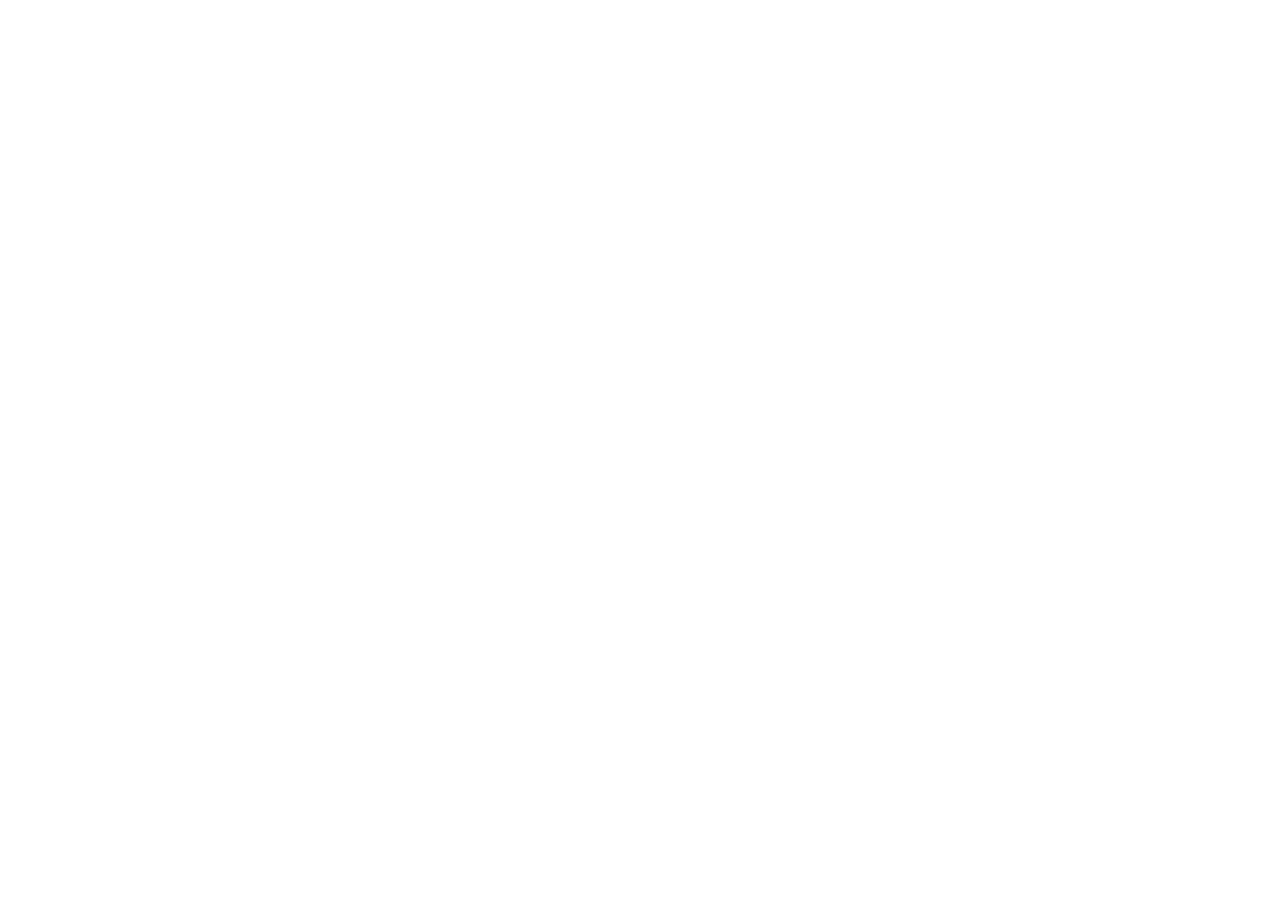
==== commit 6ce3e404: "Redirect to the SkillPilot store at skillpilotofficial.com The free workbooks and roadmap are now de" ====
--- a/index.html
+++ b/index.html
@@ -3,171 +3,31 @@
 <head>
   <meta charset="utf-8">
   <meta name="viewport" content="width=device-width, initial-scale=1">
-  <title>Free Roadmaps &amp; Practice Workbooks | SkillPilot</title>
-  <meta name="description" content="Free learning roadmaps and Python, NumPy, Pandas and SQL practice workbooks from SkillPilot, including a step-by-step Machine Learning Roadmap PDF.">
-  <meta name="theme-color" content="#080D1A">
-  <meta name="color-scheme" content="dark">
-  <link rel="canonical" href="https://vikasthamke.github.io/skillpilot-resources/">
-  <meta property="og:type" content="website">
-  <meta property="og:site_name" content="SkillPilot">
-  <meta property="og:title" content="Free Roadmaps &amp; Practice Workbooks | SkillPilot">
-  <meta property="og:description" content="A free Machine Learning Roadmap plus Python, NumPy, Pandas and SQL practice workbooks. Stop just watching. Start practicing.">
-  <meta property="og:url" content="https://vikasthamke.github.io/skillpilot-resources/">
+  <title>SkillPilot has moved — skillpilotofficial.com</title>
+  <meta name="description" content="SkillPilot's free practice workbooks and roadmaps now live at skillpilotofficial.com.">
+  <meta name="robots" content="noindex, follow">
+  <link rel="canonical" href="https://skillpilotofficial.com/free-resources">
+  <meta http-equiv="refresh" content="0; url=https://skillpilotofficial.com/free-resources?utm_source=skillpilot-resources&amp;utm_medium=redirect">
+  <link rel="icon" href="assets/images/logo-mark-96.png">
+  <meta property="og:title" content="SkillPilot — Free Practice Workbooks & Roadmaps">
+  <meta property="og:description" content="Now at skillpilotofficial.com">
   <meta property="og:image" content="https://vikasthamke.github.io/skillpilot-resources/assets/images/og-image.png">
-  <meta property="og:image:width" content="1200">
-  <meta property="og:image:height" content="630">
-  <meta property="og:image:alt" content="SkillPilot logo">
-  <meta name="twitter:card" content="summary_large_image">
-  <link rel="icon" type="image/png" href="assets/images/logo-mark-96.png">
-  <link rel="apple-touch-icon" href="assets/images/apple-touch-icon.png">
-  <link rel="stylesheet" href="assets/css/styles.css?v=0339b39b7e">
-  <script src="assets/js/main.js?v=4f2d7d7f1c" defer></script>
+  <script>location.replace("https://skillpilotofficial.com/free-resources?utm_source=skillpilot-resources&utm_medium=redirect");</script>
+  <style>
+    :root { color-scheme: dark; }
+    body { margin: 0; min-height: 100vh; display: grid; place-items: center; background: #080D1A; color: #F8FAFC;
+      font: 16px/1.5 system-ui, -apple-system, "Segoe UI", Roboto, sans-serif; text-align: center; padding: 24px; }
+    img { width: 56px; height: 56px; }
+    a { color: #06B6D4; }
+    p { color: #94A3B8; }
+  </style>
 </head>
 <body>
-  <a class="skip-link" href="#resources">Skip to resources</a>
-
-  <header class="site-header">
-    <div class="container header-inner">
-      <a class="brand" href="./" aria-label="SkillPilot home">
-        <img class="brand-mark" src="assets/images/logo-mark-96.png" width="40" height="40" alt="">
-        <span>Skill<span class="grad">Pilot</span></span>
-      </a>
-      <a class="header-link" href="https://github.com/vikasthamke" target="_blank" rel="noopener noreferrer" data-github-link>GitHub</a>
-    </div>
-  </header>
-
   <main>
-    <section class="hero" aria-labelledby="hero-title">
-      <div class="container hero-grid">
-        <div class="hero-copy">
-          <p class="eyebrow">SkillPilot · Free roadmaps &amp; workbooks</p>
-          <h1 id="hero-title">Stop Just Watching. <span class="grad">Start Practicing.</span></h1>
-          <p class="lede">Build practical tech skills with free learning roadmaps, hands-on workbooks, coding challenges, and structured exercises.</p>
-          <div class="hero-actions">
-            <a class="btn btn-primary" href="#resources">Explore Free Resources</a>
-            <a class="btn btn-ghost" href="https://www.youtube.com/@TheSkillPilot" target="_blank" rel="noopener noreferrer" data-youtube-link>
-              <svg class="yt-icon" viewBox="0 0 28 20" aria-hidden="true"><rect width="28" height="20" rx="5" fill="#FF0000"/><path d="M11.2 5.6v8.8l7.4-4.4z" fill="#fff"/></svg>
-              Explore on YouTube<span class="visually-hidden"> (opens in a new tab)</span>
-            </a>
-          </div>
-          <ul class="free-points" aria-label="Access">
-            <li>Free to access</li>
-            <li>No sign-up or email</li>
-            <li>Hosted on GitHub</li>
-          </ul>
-          <p class="hero-stats"><!-- build:stats --><strong>1</strong> free roadmap · <strong>4</strong> free workbooks · <strong>413</strong> practice questions and tasks<!-- /build:stats --></p>
-        </div>
-        <div class="hero-visual">
-          <div class="hero-emblem" aria-hidden="true"></div>
-          <p class="hero-tagline">Navigate Your Skills. Build Your Future.</p>
-        </div>
-      </div>
-    </section>
-
-    <section id="resources" class="section" aria-labelledby="resources-title" tabindex="-1">
-      <div class="container">
-        <div class="section-head">
-          <h2 id="resources-title">Free learning resources</h2>
-          <p>Roadmaps show you what to learn and in what order. Workbooks give you hands-on practice.</p>
-        </div>
-
-        <div class="tabs" data-tabs hidden>
-          <button type="button" class="tab" id="tab-roadmaps" data-tab="roadmaps">Roadmaps <span class="tab-count"><!-- build:roadmap-count -->1<!-- /build:roadmap-count --></span></button>
-          <button type="button" class="tab" id="tab-workbooks" data-tab="workbooks">Workbooks <span class="tab-count"><!-- build:workbook-count -->4<!-- /build:workbook-count --></span></button>
-        </div>
-
-        <div id="roadmaps" class="panel" data-panel="roadmaps" tabindex="-1">
-          <div class="panel-head">
-            <h3 class="panel-title">Roadmaps</h3>
-            <p>Step-by-step learning paths as free PDFs. Open one in your browser or download it to keep.</p>
-          </div>
-          <!-- build:roadmaps -->
-          <ul class="grid grid-wb">
-            <li class="card card-wb card-roadmap"><h4>The Machine Learning Roadmap</h4><p class="count">9 stages</p><p class="desc">A step-by-step path from Python basics to real ML projects.</p><div class="card-actions"><a class="btn btn-primary" href="roadmaps/SkillPilot_Machine_Learning_Roadmap.pdf?v=2077d33cc9" target="_blank" rel="noopener">Open Roadmap<span class="visually-hidden">: The Machine Learning Roadmap, PDF, 24 pages, 1.4 MB (opens in a new tab)</span></a><a class="text-link" href="roadmaps/SkillPilot_Machine_Learning_Roadmap.pdf?v=2077d33cc9" download="SkillPilot_Machine_Learning_Roadmap.pdf"><svg viewBox="0 0 24 24" aria-hidden="true"><path d="M12 4v11m0 0-4.5-4.5M12 15l4.5-4.5M5 19h14"/></svg>Download PDF<span class="visually-hidden"> of The Machine Learning Roadmap, PDF, 24 pages, 1.4 MB</span></a></div></li>
-          </ul>
-          <!-- /build:roadmaps -->
-        </div>
-
-        <div id="workbooks" class="panel" data-panel="workbooks" tabindex="-1">
-          <div class="panel-head">
-            <h3 class="panel-title">Practice workbooks</h3>
-            <p>Each workbook is a GitHub repository with a notebook, the files it needs, and setup instructions in its README.</p>
-          </div>
-
-          <div data-directory data-search-from="6">
-            <!-- build:directory -->
-          <ul class="grid grid-wb">
-            <li class="card card-wb" data-category="python" data-search="python practice workbook python realistic python coding problems drawn from data and ai engineering work: logs, api payloads, model predictions, token usage and rag pipelines. each question has a precise spec, three progressive hints, automated checks and a hidden reference solution, plus a timed testing mode and progress tracking. realistic data and ai engineering problems with hints, automated tests and hidden reference solutions. jupyter notebook, a python practice system (src/) and 13 small sample datasets python 3.10+ and jupyter. questions use only the standard library. beginner → expert core python &amp; data structures functions, generators &amp; oop algorithms files, csv &amp; json debugging &amp; testing ai-engineering scenarios"><h4>Python Practice Workbook</h4><p class="count">100 questions</p><p class="desc">Realistic data and AI engineering problems with hints, automated tests and hidden reference solutions.</p><div class="card-actions"><a class="btn btn-primary" href="https://github.com/vikasthamke/python-practice-workbook" target="_blank" rel="noopener noreferrer">Open Workbook<span class="visually-hidden">: Python Practice Workbook on GitHub (opens in a new tab)</span></a><a class="text-link" href="https://github.com/vikasthamke/python-practice-workbook/archive/refs/heads/main.zip"><svg viewBox="0 0 24 24" aria-hidden="true"><path d="M12 4v11m0 0-4.5-4.5M12 15l4.5-4.5M5 19h14"/></svg>Download ZIP<span class="visually-hidden"> of Python Practice Workbook</span></a></div></li>
-            <li class="card card-wb" data-category="numpy" data-search="numpy practice workbook numpy practise numpy on a synthetic smart factory sensor network with missing readings, fault spikes and anomalies. a learning phase introduces concepts, a testing phase makes you choose the right operation yourself, and a final challenge builds a factory health dashboard. hints and solutions are on request. practise numpy on a synthetic factory sensor dataset, from guided tasks to a final dashboard challenge. jupyter notebook and practice_system.py, which generates the dataset and serves hints and solutions python, numpy and jupyter. fundamentals → interview-style indexing &amp; boolean masks broadcasting views vs copies nan-aware aggregation vectorization linear algebra"><h4>NumPy Practice Workbook</h4><p class="count">67 tasks</p><p class="desc">Practise NumPy on a synthetic factory sensor dataset, from guided tasks to a final dashboard challenge.</p><div class="card-actions"><a class="btn btn-primary" href="https://github.com/vikasthamke/numpy-practice-workbook" target="_blank" rel="noopener noreferrer">Open Workbook<span class="visually-hidden">: NumPy Practice Workbook on GitHub (opens in a new tab)</span></a><a class="text-link" href="https://github.com/vikasthamke/numpy-practice-workbook/archive/refs/heads/main.zip"><svg viewBox="0 0 24 24" aria-hidden="true"><path d="M12 4v11m0 0-4.5-4.5M12 15l4.5-4.5M5 19h14"/></svg>Download ZIP<span class="visually-hidden"> of NumPy Practice Workbook</span></a></div></li>
-            <li class="card card-wb" data-category="pandas" data-search="pandas practice workbook pandas work through guided pandas exercises, then an independent testing phase that doesn&#x27;t tell you which function to use, and finish with an end-to-end customer value and retention report. includes debugging, merge auditing, performance and interview-style problems, with hints and full solutions. guided, then independent pandas challenges, ending in an end-to-end customer retention report. jupyter notebook, practice_system.py and 5 csv datasets in data/ python 3, pandas, numpy and jupyter. guided → independent data cleaning groupby &amp; aggregation merge, join &amp; concat pivot tables dates &amp; times performance"><h4>Pandas Practice Workbook</h4><p class="count">75 challenges</p><p class="desc">Guided, then independent Pandas challenges, ending in an end-to-end customer retention report.</p><div class="card-actions"><a class="btn btn-primary" href="https://github.com/vikasthamke/pandas-practice-workbook" target="_blank" rel="noopener noreferrer">Open Workbook<span class="visually-hidden">: Pandas Practice Workbook on GitHub (opens in a new tab)</span></a><a class="text-link" href="https://github.com/vikasthamke/pandas-practice-workbook/archive/refs/heads/main.zip"><svg viewBox="0 0 24 24" aria-hidden="true"><path d="M12 4v11m0 0-4.5-4.5M12 15l4.5-4.5M5 19h14"/></svg>Download ZIP<span class="visually-hidden"> of Pandas Practice Workbook</span></a></div></li>
-            <li class="card card-wb" data-category="sql" data-search="sql practice workbook sql sql practice for data scientists, ml engineers and ai engineers on a 32-table saas dataset with product analytics, billing, an ml churn model and llm/rag data. every question has three hints, expected output, a solution and an explanation, validated on both postgresql and mysql. sql for data and ai roles on a 32-table saas dataset, validated on postgresql and mysql. jupyter notebook, setup scripts for both databases, csv data and solution files a local postgresql 16+ or mysql 8.0+ database. python is optional. easy → advanced joins &amp; ctes window functions cohorts, funnels &amp; a/b tests ml feature &amp; leakage checks llm cost &amp; rag metrics query performance"><h4>SQL Practice Workbook</h4><p class="count">171 questions</p><p class="desc">SQL for data and AI roles on a 32-table SaaS dataset, validated on PostgreSQL and MySQL.</p><div class="card-actions"><a class="btn btn-primary" href="https://github.com/vikasthamke/sql-practice-workbook" target="_blank" rel="noopener noreferrer">Open Workbook<span class="visually-hidden">: SQL Practice Workbook on GitHub (opens in a new tab)</span></a><a class="text-link" href="https://github.com/vikasthamke/sql-practice-workbook/archive/refs/heads/main.zip"><svg viewBox="0 0 24 24" aria-hidden="true"><path d="M12 4v11m0 0-4.5-4.5M12 15l4.5-4.5M5 19h14"/></svg>Download ZIP<span class="visually-hidden"> of SQL Practice Workbook</span></a></div></li>
-          </ul>
-          <!-- /build:directory -->
-          </div>
-        </div>
-      </div>
-    </section>
-
-    <section class="section section-alt" aria-labelledby="howto-title">
-      <div class="container">
-        <div class="section-head">
-          <h2 id="howto-title">How to use a workbook</h2>
-          <p>Most workbooks need a few minutes of setup on your computer. The README in each repository has the exact steps.</p>
-        </div>
-        <ol class="steps">
-          <li><strong>Pick a workbook</strong> from the list above.</li>
-          <li><strong>Open its GitHub repository</strong> with “Open Workbook”.</li>
-          <li><strong>Read the README</strong> for prerequisites and setup.</li>
-          <li><strong>Download the whole repository:</strong> green <em>Code</em> button → <em>Download ZIP</em>, or <code>git clone</code> it.</li>
-          <li><strong>Install the dependencies</strong>, usually <code>pip install -r requirements.txt</code>.</li>
-          <li><strong>Open the notebook</strong> or follow the project’s instructions.</li>
-          <li><strong>Start practicing.</strong> Try each problem before asking for a hint.</li>
-        </ol>
-        <div class="callout">
-          <svg viewBox="0 0 24 24" aria-hidden="true"><circle cx="12" cy="12" r="9"/><path d="M12 8v5M12 16.5v.01"/></svg>
-          <p><strong>Download the complete repository, not just the notebook.</strong> The notebooks import helper Python files and read datasets that live next to them, so a notebook on its own won’t run.</p>
-        </div>
-      </div>
-    </section>
-
-    <section class="section" aria-labelledby="free-title">
-      <div class="container narrow center">
-        <h2 id="free-title">Free, with no strings attached</h2>
-        <p>Every roadmap and workbook listed here is free. There is no account, email address, or payment involved. Download what you need and learn at your own pace.</p>
-      </div>
-    </section>
-
-    <section class="section section-yt" aria-labelledby="yt-title" data-youtube-section>
-      <div class="container">
-        <div class="yt-panel">
-          <svg class="yt-badge" viewBox="0 0 28 20" aria-hidden="true"><rect width="28" height="20" rx="5" fill="#FF0000"/><path d="M11.2 5.6v8.8l7.4-4.4z" fill="#fff"/></svg>
-          <div class="yt-copy">
-            <h2 id="yt-title">Keep Learning with SkillPilot</h2>
-            <p>Explore tutorials, practical learning strategies, coding practice, and resources to help you build real technology skills.</p>
-          </div>
-          <a class="btn btn-light" href="https://www.youtube.com/@TheSkillPilot" target="_blank" rel="noopener noreferrer" data-youtube-link>
-            <svg class="yt-icon" viewBox="0 0 28 20" aria-hidden="true"><rect width="28" height="20" rx="5" fill="#FF0000"/><path d="M11.2 5.6v8.8l7.4-4.4z" fill="#fff"/></svg>
-            Subscribe on YouTube<span class="visually-hidden"> (opens in a new tab)</span>
-          </a>
-        </div>
-      </div>
-    </section>
+    <img src="assets/images/logo-mark-96.png" alt="SkillPilot">
+    <h1>SkillPilot has moved</h1>
+    <p>Our free practice workbooks and roadmaps are now at</p>
+    <p><a href="https://skillpilotofficial.com/free-resources?utm_source=skillpilot-resources&amp;utm_medium=redirect">skillpilotofficial.com</a></p>
   </main>
-
-  <footer class="site-footer">
-    <div class="container footer-inner">
-      <div>
-        <p class="footer-brand">SkillPilot</p>
-        <p class="tagline">Navigate Your Skills. Build Your Future.</p>
-      </div>
-      <nav aria-label="SkillPilot elsewhere">
-        <ul class="footer-links">
-          <li><a href="https://github.com/vikasthamke" target="_blank" rel="noopener noreferrer" data-github-link>GitHub</a></li>
-          <li data-youtube-item><a href="https://www.youtube.com/@TheSkillPilot" target="_blank" rel="noopener noreferrer" data-youtube-link>YouTube</a></li>
-        </ul>
-      </nav>
-      <p class="copyright">© <span data-year>2026</span> SkillPilot</p>
-    </div>
-  </footer>
 </body>
 </html>
